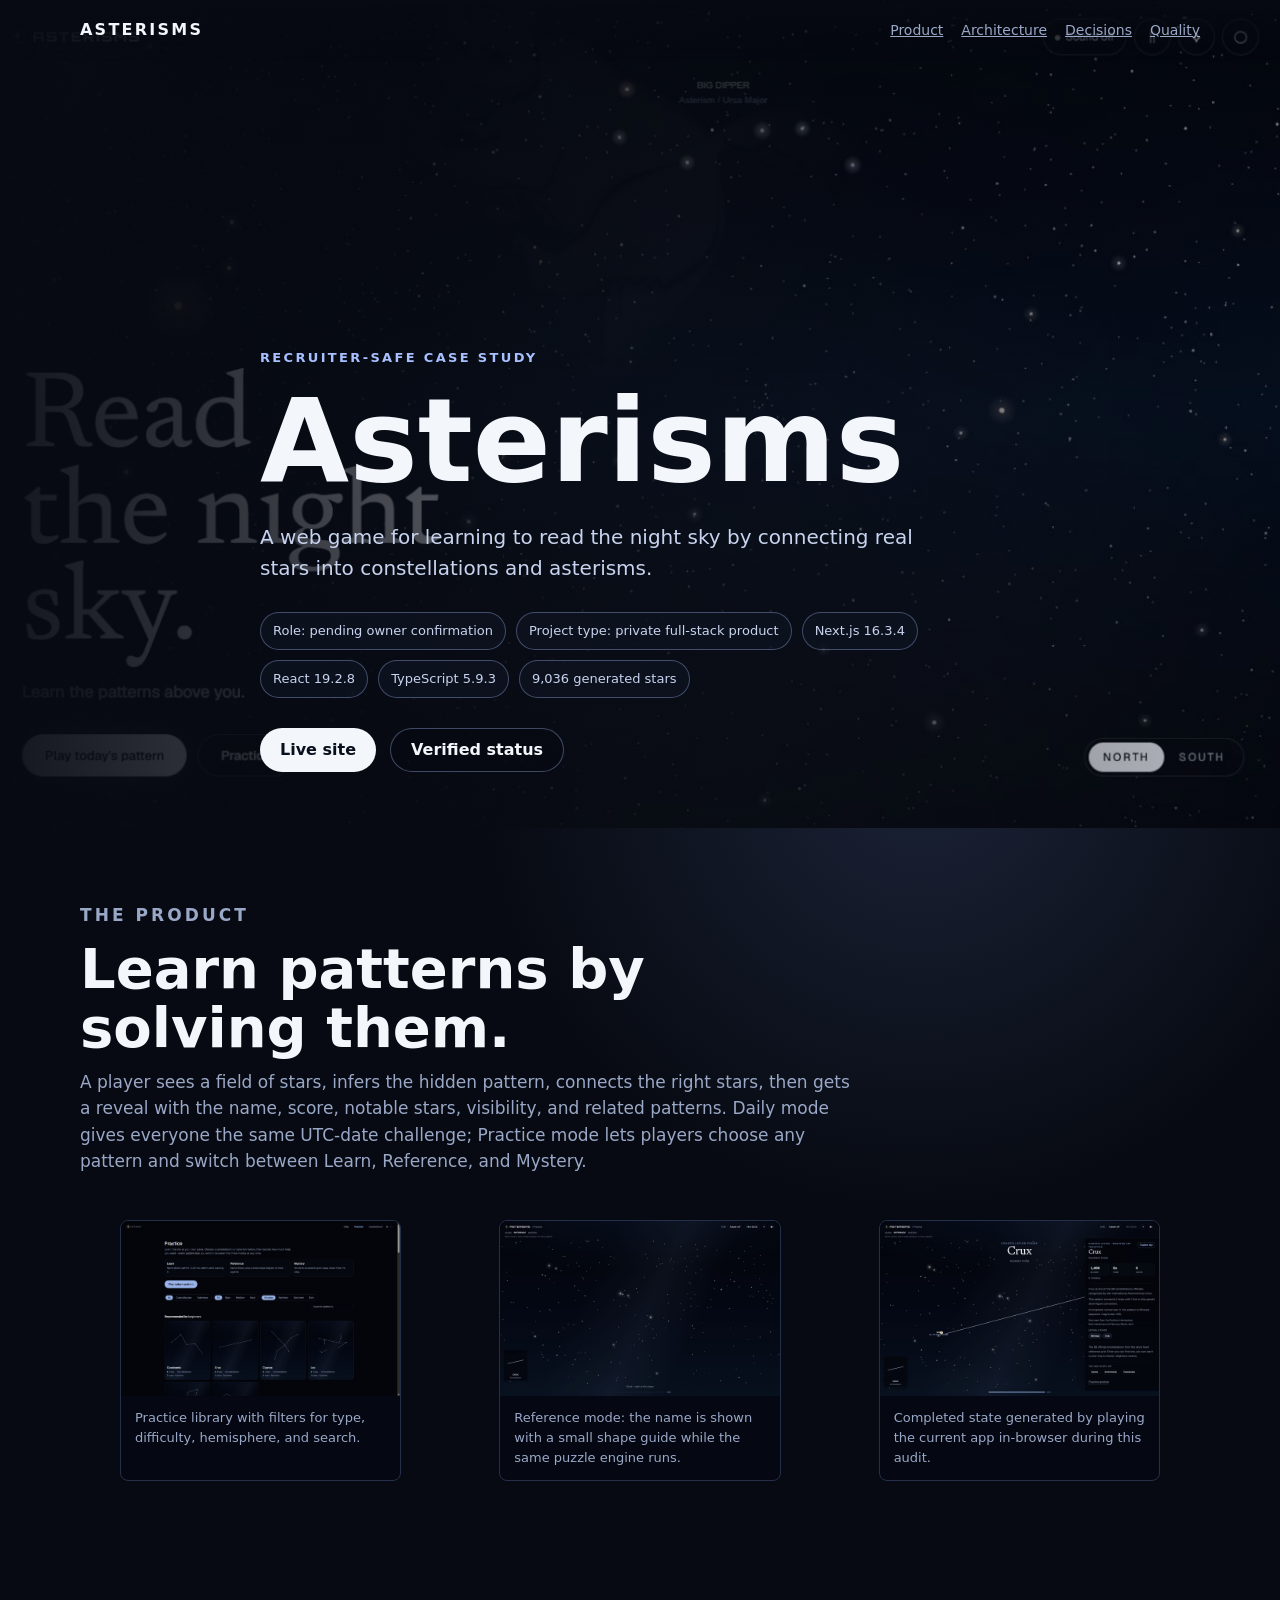
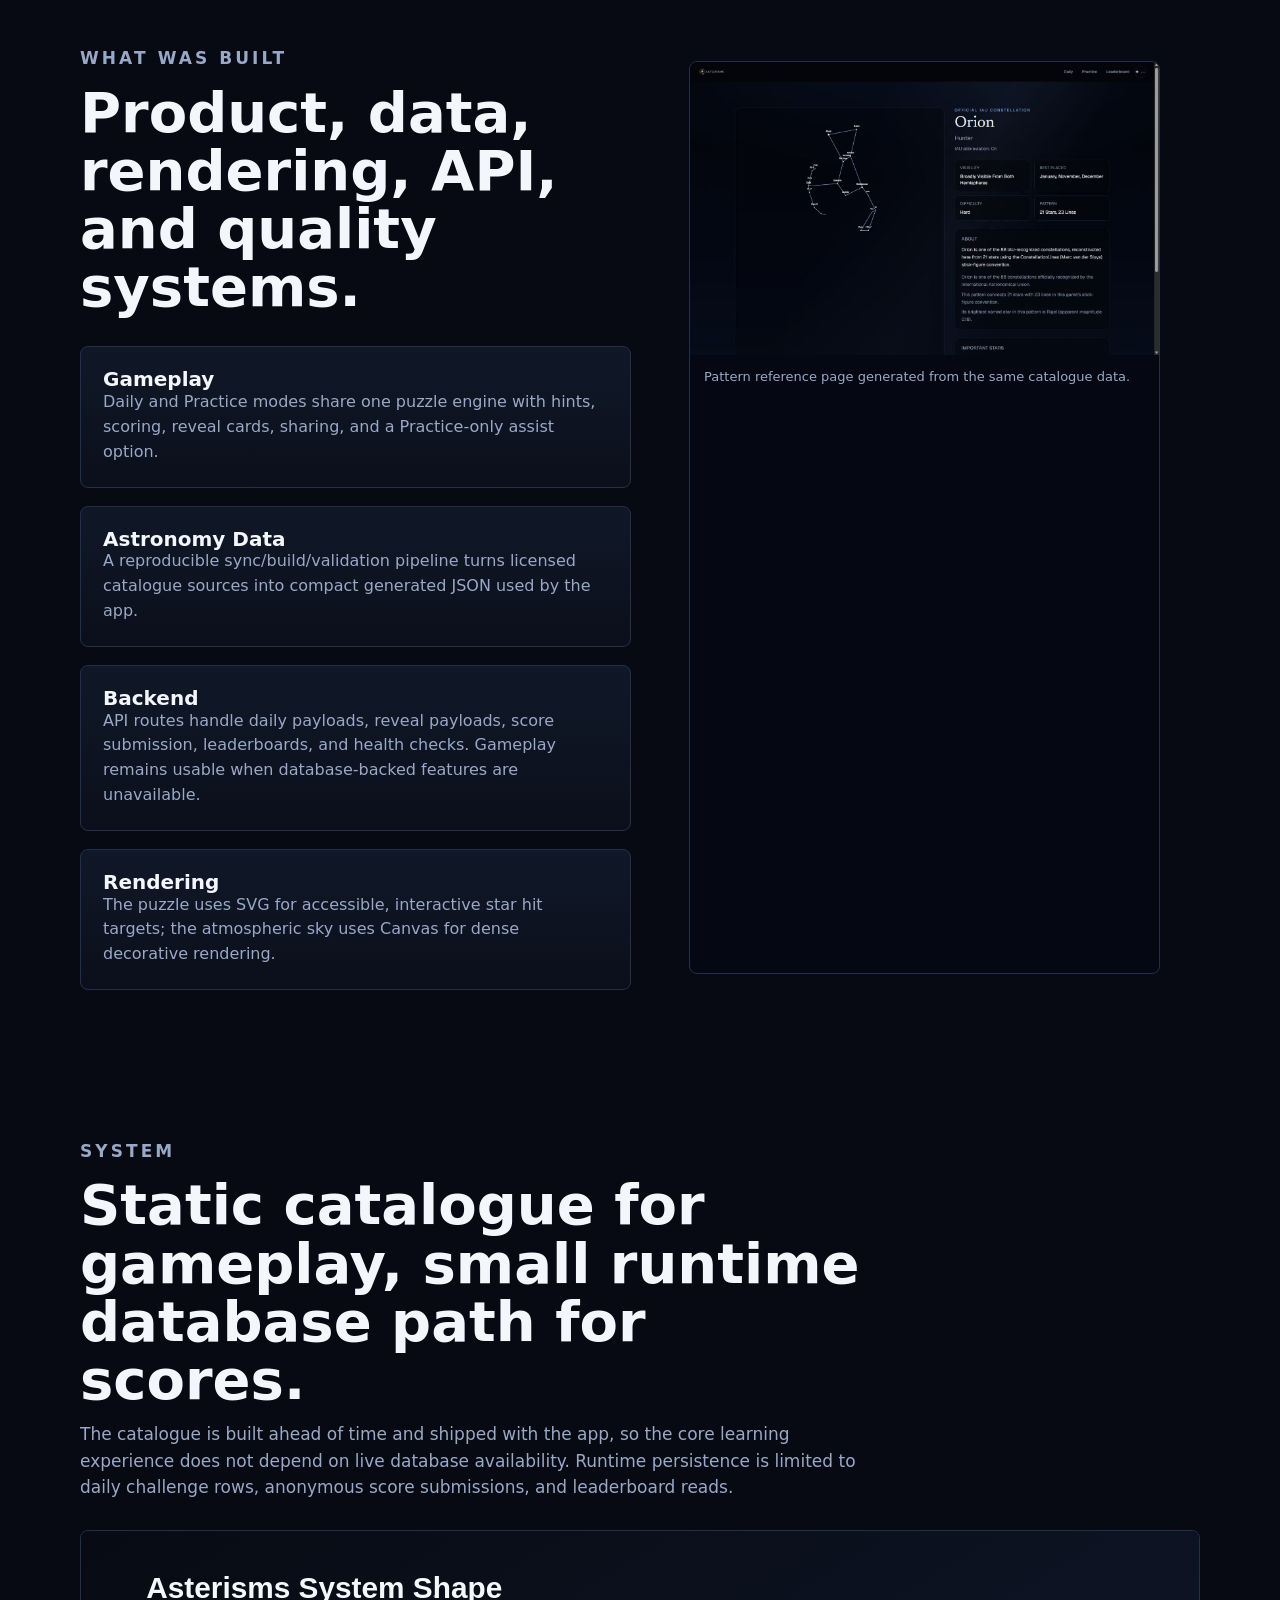
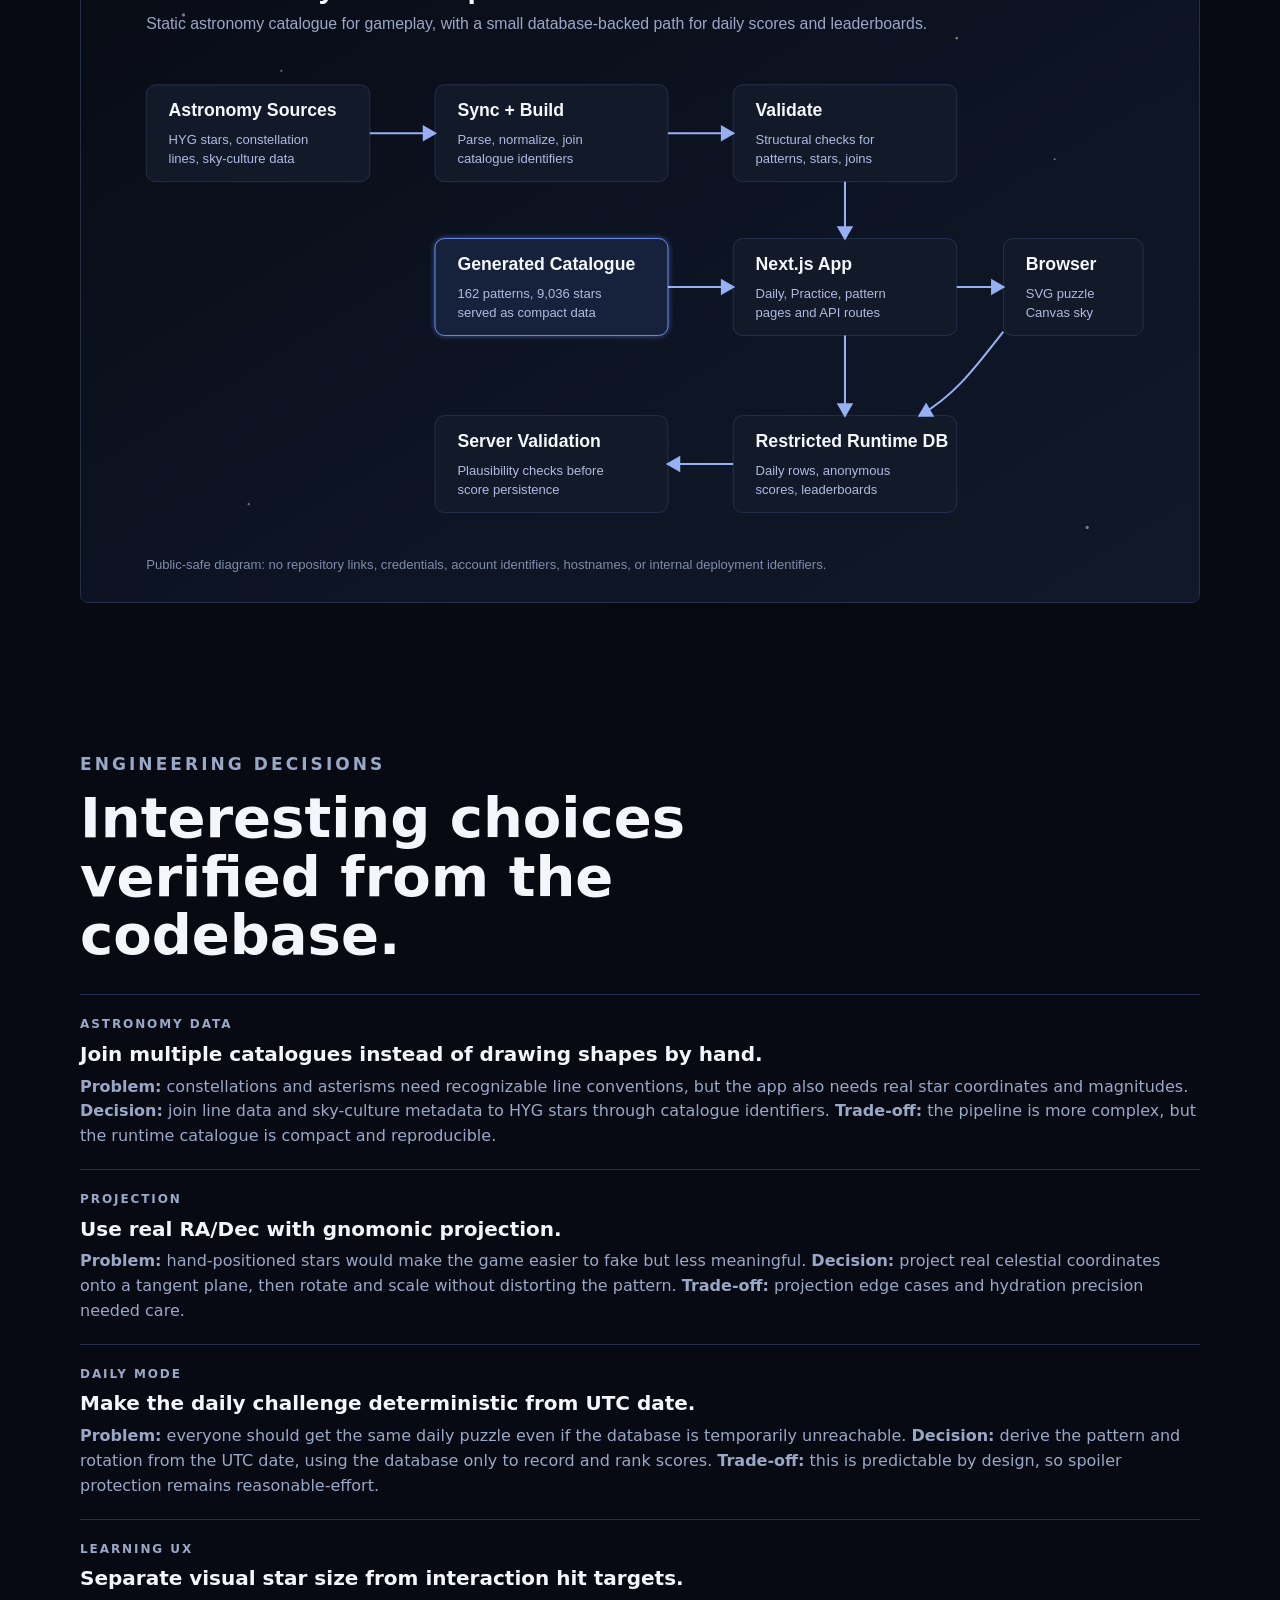
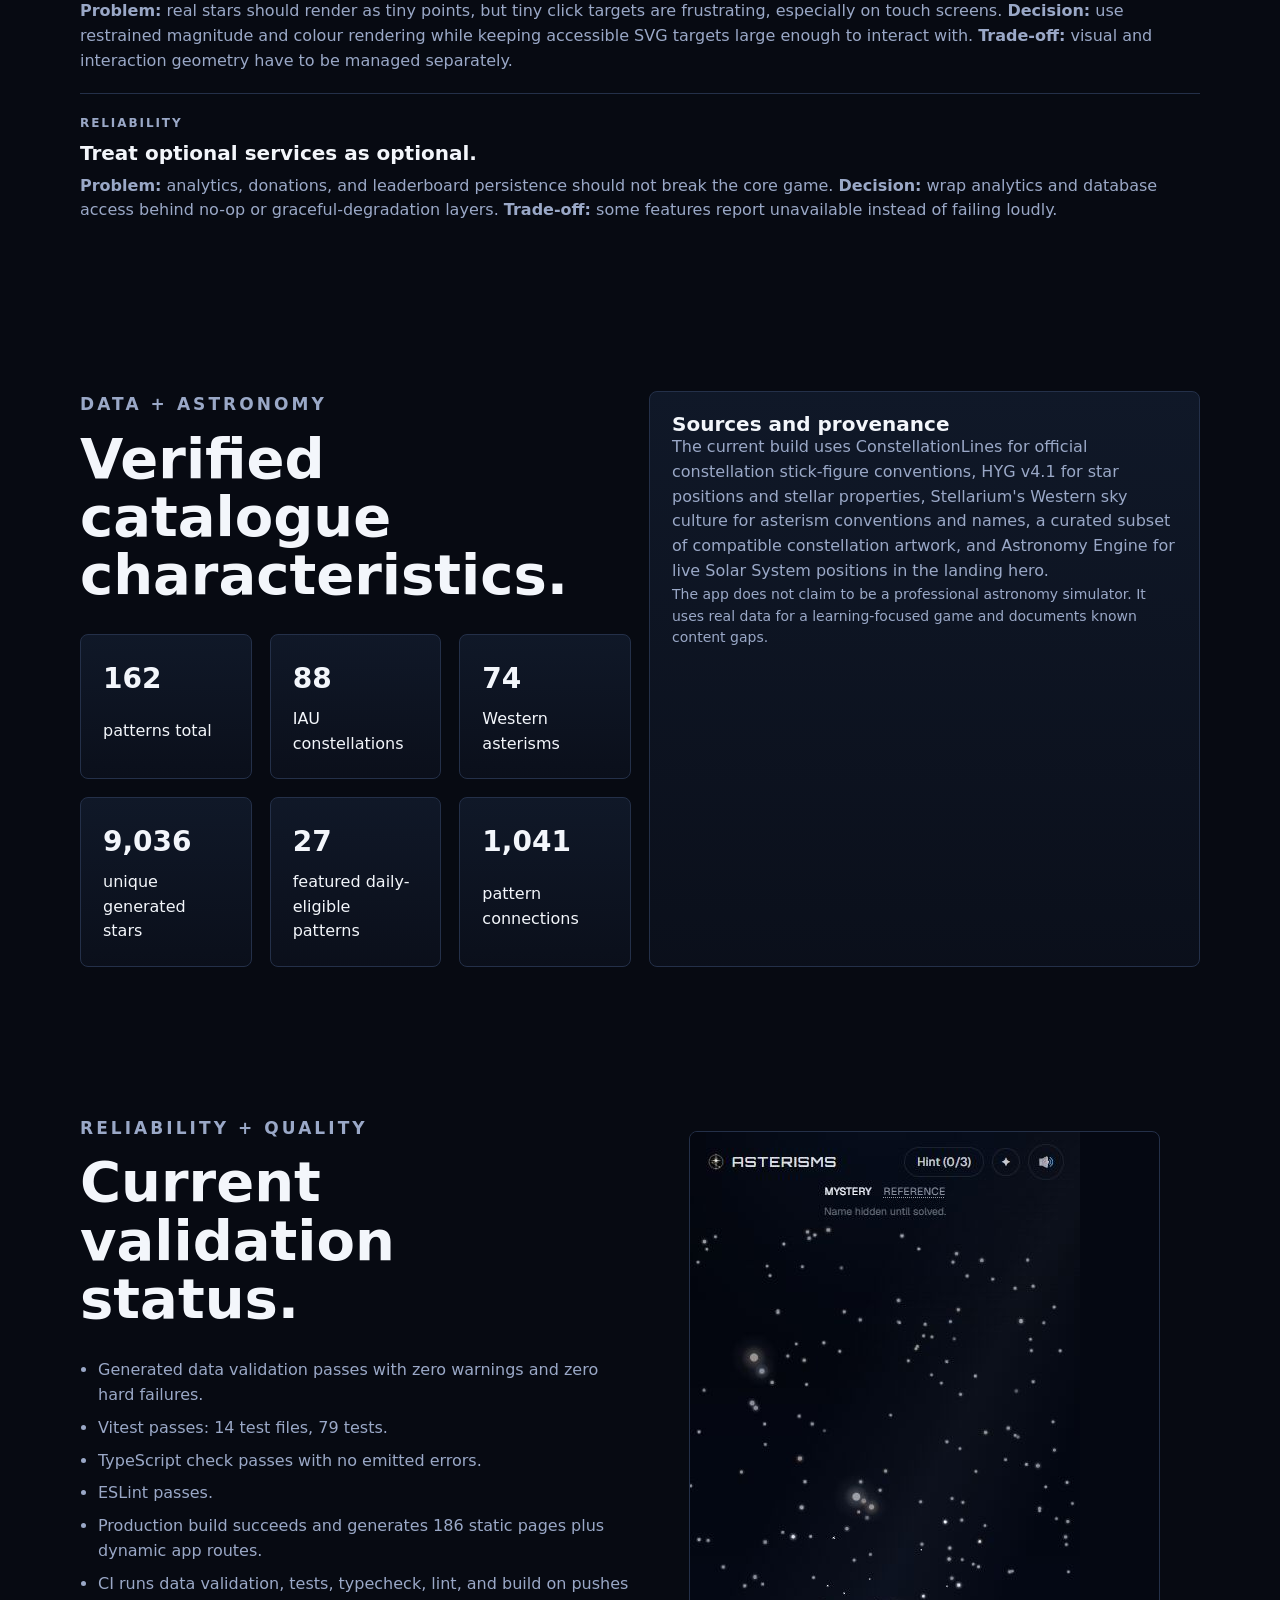
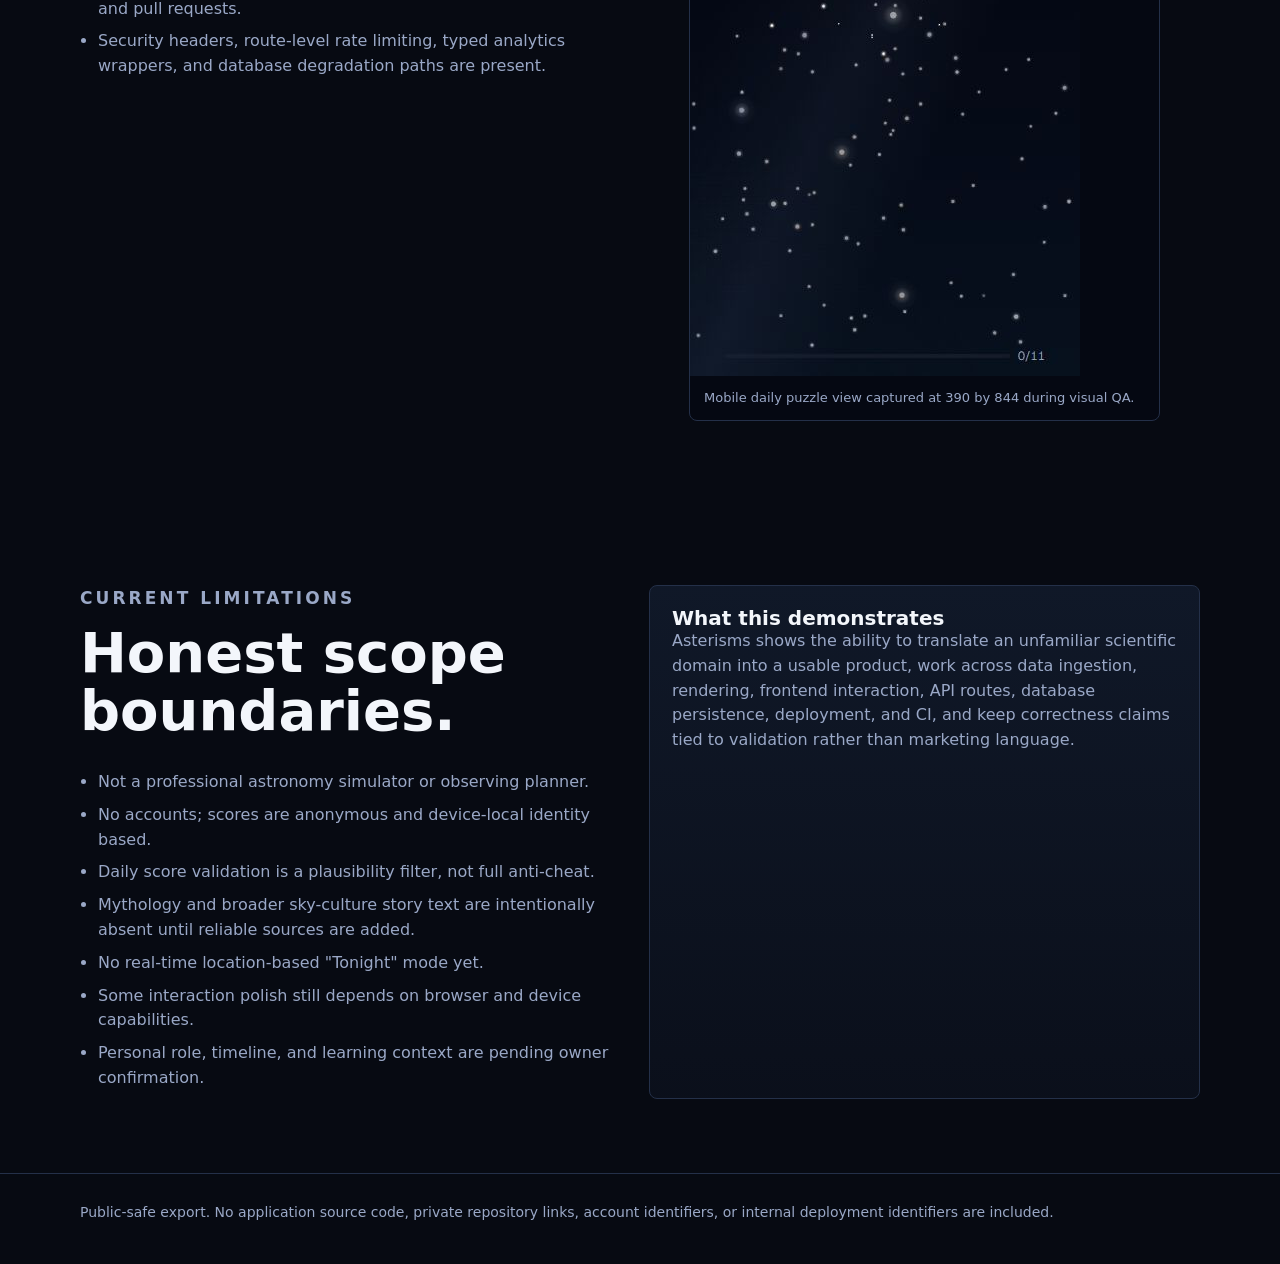
==== index.html @ 2c9c3fb5 "Add Asterisms recruiter-safe case study Standalone showcase for the private Asterisms project: what " ====
<!doctype html>
<html lang="en">
  <head>
    <meta charset="utf-8" />
    <meta name="viewport" content="width=device-width, initial-scale=1" />
    <title>Asterisms Case Study</title>
    <meta name="description" content="A public, recruiter-safe engineering case study for Asterisms." />
    <link rel="stylesheet" href="styles.css" />
  </head>
  <body>
    <header class="nav" aria-label="Case study navigation">
      <div class="wrap nav-inner">
        <div class="brand">Asterisms</div>
        <nav class="nav-links">
          <a href="#product">Product</a>
          <a href="#architecture">Architecture</a>
          <a href="#decisions">Decisions</a>
          <a href="#quality">Quality</a>
        </nav>
      </div>
    </header>

    <main>
      <section class="hero">
        <div class="wrap hero-copy">
          <p class="eyebrow">Recruiter-safe case study</p>
          <h1>Asterisms</h1>
          <p class="lead">A web game for learning to read the night sky by connecting real stars into constellations and asterisms.</p>
          <div class="hero-meta">
            <span class="pill">Role: pending owner confirmation</span>
            <span class="pill">Project type: private full-stack product</span>
            <span class="pill">Next.js 16.3.4</span>
            <span class="pill">React 19.2.8</span>
            <span class="pill">TypeScript 5.9.3</span>
            <span class="pill">9,036 generated stars</span>
          </div>
          <div class="cta-row">
            <a class="button" href="https://asterisms.space">Live site</a>
            <a class="button secondary" href="#quality">Verified status</a>
          </div>
        </div>
      </section>

      <section id="product">
        <div class="wrap">
          <div class="section-head">
            <p class="eyebrow">The Product</p>
            <h2>Learn patterns by solving them.</h2>
            <p>A player sees a field of stars, infers the hidden pattern, connects the right stars, then gets a reveal with the name, score, notable stars, visibility, and related patterns. Daily mode gives everyone the same UTC-date challenge; Practice mode lets players choose any pattern and switch between Learn, Reference, and Mystery.</p>
          </div>

          <div class="grid three">
            <figure class="shot">
              <img src="assets/screenshots/practice-library-1440.png" alt="Practice library with filters and constellation cards" />
              <figcaption>Practice library with filters for type, difficulty, hemisphere, and search.</figcaption>
            </figure>
            <figure class="shot">
              <img src="assets/screenshots/puzzle-reference-crux-1440.png" alt="Reference mode puzzle with real star field" />
              <figcaption>Reference mode: the name is shown with a small shape guide while the same puzzle engine runs.</figcaption>
            </figure>
            <figure class="shot">
              <img src="assets/screenshots/completed-crux-1440.png" alt="Completed puzzle reveal with score and astronomy details" />
              <figcaption>Completed state generated by playing the current app in-browser during this audit.</figcaption>
            </figure>
          </div>
        </div>
      </section>

      <section>
        <div class="wrap grid two">
          <div>
            <div class="section-head">
              <p class="eyebrow">What Was Built</p>
              <h2>Product, data, rendering, API, and quality systems.</h2>
            </div>
            <div class="grid">
              <div class="card"><h3>Gameplay</h3><p>Daily and Practice modes share one puzzle engine with hints, scoring, reveal cards, sharing, and a Practice-only assist option.</p></div>
              <div class="card"><h3>Astronomy Data</h3><p>A reproducible sync/build/validation pipeline turns licensed catalogue sources into compact generated JSON used by the app.</p></div>
              <div class="card"><h3>Backend</h3><p>API routes handle daily payloads, reveal payloads, score submission, leaderboards, and health checks. Gameplay remains usable when database-backed features are unavailable.</p></div>
              <div class="card"><h3>Rendering</h3><p>The puzzle uses SVG for accessible, interactive star hit targets; the atmospheric sky uses Canvas for dense decorative rendering.</p></div>
            </div>
          </div>
          <figure class="shot">
            <img src="assets/screenshots/star-info-orion-1440.png" alt="Orion reference page with a projected star diagram and pattern details" />
            <figcaption>Pattern reference page generated from the same catalogue data.</figcaption>
          </figure>
        </div>
      </section>

      <section id="architecture">
        <div class="wrap">
          <div class="section-head">
            <p class="eyebrow">System</p>
            <h2>Static catalogue for gameplay, small runtime database path for scores.</h2>
            <p>The catalogue is built ahead of time and shipped with the app, so the core learning experience does not depend on live database availability. Runtime persistence is limited to daily challenge rows, anonymous score submissions, and leaderboard reads.</p>
          </div>
          <img class="diagram" src="assets/diagrams/architecture.svg" alt="Asterisms architecture diagram" />
        </div>
      </section>

      <section id="decisions">
        <div class="wrap">
          <div class="section-head">
            <p class="eyebrow">Engineering Decisions</p>
            <h2>Interesting choices verified from the codebase.</h2>
          </div>

          <div class="decision">
            <p class="kicker">Astronomy data</p>
            <h3>Join multiple catalogues instead of drawing shapes by hand.</h3>
            <p><strong>Problem:</strong> constellations and asterisms need recognizable line conventions, but the app also needs real star coordinates and magnitudes. <strong>Decision:</strong> join line data and sky-culture metadata to HYG stars through catalogue identifiers. <strong>Trade-off:</strong> the pipeline is more complex, but the runtime catalogue is compact and reproducible.</p>
          </div>

          <div class="decision">
            <p class="kicker">Projection</p>
            <h3>Use real RA/Dec with gnomonic projection.</h3>
            <p><strong>Problem:</strong> hand-positioned stars would make the game easier to fake but less meaningful. <strong>Decision:</strong> project real celestial coordinates onto a tangent plane, then rotate and scale without distorting the pattern. <strong>Trade-off:</strong> projection edge cases and hydration precision needed care.</p>
          </div>

          <div class="decision">
            <p class="kicker">Daily mode</p>
            <h3>Make the daily challenge deterministic from UTC date.</h3>
            <p><strong>Problem:</strong> everyone should get the same daily puzzle even if the database is temporarily unreachable. <strong>Decision:</strong> derive the pattern and rotation from the UTC date, using the database only to record and rank scores. <strong>Trade-off:</strong> this is predictable by design, so spoiler protection remains reasonable-effort.</p>
          </div>

          <div class="decision">
            <p class="kicker">Learning UX</p>
            <h3>Separate visual star size from interaction hit targets.</h3>
            <p><strong>Problem:</strong> real stars should render as tiny points, but tiny click targets are frustrating, especially on touch screens. <strong>Decision:</strong> use restrained magnitude and colour rendering while keeping accessible SVG targets large enough to interact with. <strong>Trade-off:</strong> visual and interaction geometry have to be managed separately.</p>
          </div>

          <div class="decision">
            <p class="kicker">Reliability</p>
            <h3>Treat optional services as optional.</h3>
            <p><strong>Problem:</strong> analytics, donations, and leaderboard persistence should not break the core game. <strong>Decision:</strong> wrap analytics and database access behind no-op or graceful-degradation layers. <strong>Trade-off:</strong> some features report unavailable instead of failing loudly.</p>
          </div>
        </div>
      </section>

      <section>
        <div class="wrap grid two">
          <div>
            <div class="section-head">
              <p class="eyebrow">Data + Astronomy</p>
              <h2>Verified catalogue characteristics.</h2>
            </div>
            <div class="grid three">
              <div class="card stat"><strong>162</strong><span>patterns total</span></div>
              <div class="card stat"><strong>88</strong><span>IAU constellations</span></div>
              <div class="card stat"><strong>74</strong><span>Western asterisms</span></div>
              <div class="card stat"><strong>9,036</strong><span>unique generated stars</span></div>
              <div class="card stat"><strong>27</strong><span>featured daily-eligible patterns</span></div>
              <div class="card stat"><strong>1,041</strong><span>pattern connections</span></div>
            </div>
          </div>
          <div class="card">
            <h3>Sources and provenance</h3>
            <p>The current build uses ConstellationLines for official constellation stick-figure conventions, HYG v4.1 for star positions and stellar properties, Stellarium's Western sky culture for asterism conventions and names, a curated subset of compatible constellation artwork, and Astronomy Engine for live Solar System positions in the landing hero.</p>
            <p class="note">The app does not claim to be a professional astronomy simulator. It uses real data for a learning-focused game and documents known content gaps.</p>
          </div>
        </div>
      </section>

      <section id="quality">
        <div class="wrap grid two">
          <div>
            <div class="section-head">
              <p class="eyebrow">Reliability + Quality</p>
              <h2>Current validation status.</h2>
            </div>
            <ul class="quality">
              <li>Generated data validation passes with zero warnings and zero hard failures.</li>
              <li>Vitest passes: 14 test files, 79 tests.</li>
              <li>TypeScript check passes with no emitted errors.</li>
              <li>ESLint passes.</li>
              <li>Production build succeeds and generates 186 static pages plus dynamic app routes.</li>
              <li>CI runs data validation, tests, typecheck, lint, and build on pushes and pull requests.</li>
              <li>Security headers, route-level rate limiting, typed analytics wrappers, and database degradation paths are present.</li>
            </ul>
          </div>
          <figure class="shot">
            <img src="assets/screenshots/mobile-daily-clean-390.png" alt="Mobile daily puzzle view" />
            <figcaption>Mobile daily puzzle view captured at 390 by 844 during visual QA.</figcaption>
          </figure>
        </div>
      </section>

      <section>
        <div class="wrap grid two">
          <div>
            <div class="section-head">
              <p class="eyebrow">Current Limitations</p>
              <h2>Honest scope boundaries.</h2>
            </div>
            <ul class="limits">
              <li>Not a professional astronomy simulator or observing planner.</li>
              <li>No accounts; scores are anonymous and device-local identity based.</li>
              <li>Daily score validation is a plausibility filter, not full anti-cheat.</li>
              <li>Mythology and broader sky-culture story text are intentionally absent until reliable sources are added.</li>
              <li>No real-time location-based "Tonight" mode yet.</li>
              <li>Some interaction polish still depends on browser and device capabilities.</li>
              <li>Personal role, timeline, and learning context are pending owner confirmation.</li>
            </ul>
          </div>
          <div class="card">
            <h3>What this demonstrates</h3>
            <p>Asterisms shows the ability to translate an unfamiliar scientific domain into a usable product, work across data ingestion, rendering, frontend interaction, API routes, database persistence, deployment, and CI, and keep correctness claims tied to validation rather than marketing language.</p>
          </div>
        </div>
      </section>
    </main>

    <footer class="footer">
      <div class="wrap">Public-safe export. No application source code, private repository links, account identifiers, or internal deployment identifiers are included.</div>
    </footer>
  </body>
</html>
---- styles.css ----
:root {
  color-scheme: dark;
  --bg: #070a12;
  --surface: #0e1422;
  --surface-2: #111a2b;
  --line: #243049;
  --text: #f3f6fb;
  --muted: #9aa8c7;
  --soft: #c8d4ef;
  --blue: #a8c0ff;
  --warm: #fff0bc;
  --ok: #9ee6c8;
}

* {
  box-sizing: border-box;
}

html {
  scroll-behavior: smooth;
}

body {
  margin: 0;
  background: radial-gradient(circle at 72% 10%, rgba(116, 145, 217, 0.18), transparent 28rem), var(--bg);
  color: var(--text);
  font-family: Inter, ui-sans-serif, system-ui, -apple-system, BlinkMacSystemFont, "Segoe UI", sans-serif;
  line-height: 1.55;
}

img {
  display: block;
  max-width: 100%;
}

a {
  color: inherit;
}

.wrap {
  width: min(1120px, calc(100% - 40px));
  margin: 0 auto;
}

.hero {
  min-height: 92vh;
  display: grid;
  align-items: end;
  padding: 32px 0 56px;
  background:
    linear-gradient(90deg, rgba(7, 10, 18, 0.95) 0%, rgba(7, 10, 18, 0.65) 42%, rgba(7, 10, 18, 0.25) 100%),
    url("assets/screenshots/landing-1440.png") center / cover no-repeat;
}

.nav {
  position: fixed;
  inset: 0 0 auto;
  z-index: 5;
  padding: 18px 0;
  background: linear-gradient(180deg, rgba(7, 10, 18, 0.88), rgba(7, 10, 18, 0));
}

.nav-inner {
  display: flex;
  align-items: center;
  justify-content: space-between;
  gap: 24px;
}

.brand {
  display: flex;
  align-items: center;
  gap: 12px;
  font-weight: 800;
  letter-spacing: 0.14em;
  text-transform: uppercase;
}

.nav-links {
  display: flex;
  gap: 18px;
  color: var(--muted);
  font-size: 14px;
}

.hero-copy {
  max-width: 760px;
}

.eyebrow {
  color: var(--blue);
  font-size: 13px;
  font-weight: 700;
  letter-spacing: 0.18em;
  text-transform: uppercase;
}

h1,
h2,
h3 {
  margin: 0;
  line-height: 1.04;
}

h1 {
  margin-top: 14px;
  font-size: clamp(56px, 9vw, 120px);
  letter-spacing: 0;
}

h2 {
  font-size: clamp(32px, 5vw, 56px);
}

h3 {
  font-size: 20px;
}

p {
  margin: 0;
}

.lead {
  margin-top: 20px;
  max-width: 690px;
  color: var(--soft);
  font-size: 20px;
}

.hero-meta {
  display: flex;
  flex-wrap: wrap;
  gap: 10px;
  margin-top: 28px;
}

.pill {
  border: 1px solid rgba(168, 192, 255, 0.34);
  border-radius: 999px;
  padding: 8px 12px;
  background: rgba(14, 20, 34, 0.72);
  color: var(--soft);
  font-size: 13px;
}

.cta-row {
  display: flex;
  flex-wrap: wrap;
  gap: 14px;
  margin-top: 30px;
}

.button {
  min-height: 44px;
  display: inline-flex;
  align-items: center;
  justify-content: center;
  border-radius: 999px;
  padding: 0 20px;
  background: var(--text);
  color: #08101d;
  font-weight: 750;
  text-decoration: none;
}

.button.secondary {
  border: 1px solid rgba(168, 192, 255, 0.35);
  background: rgba(7, 10, 18, 0.55);
  color: var(--text);
}

section {
  padding: 74px 0;
}

.section-head {
  display: grid;
  gap: 12px;
  max-width: 780px;
  margin-bottom: 30px;
}

.section-head p {
  color: var(--muted);
  font-size: 17px;
}

.grid {
  display: grid;
  gap: 18px;
}

.two {
  grid-template-columns: repeat(2, minmax(0, 1fr));
}

.three {
  grid-template-columns: repeat(3, minmax(0, 1fr));
}

.card {
  border: 1px solid var(--line);
  border-radius: 8px;
  background: linear-gradient(180deg, rgba(17, 26, 43, 0.88), rgba(11, 16, 28, 0.88));
  padding: 22px;
}

.card p,
.decision p,
.limits li,
.quality li {
  color: var(--muted);
}

.stat {
  display: grid;
  gap: 6px;
}

.stat strong {
  color: var(--text);
  font-size: 28px;
}

.shot {
  overflow: hidden;
  border: 1px solid var(--line);
  border-radius: 8px;
  background: #050812;
}

.shot figcaption {
  padding: 12px 14px;
  color: var(--muted);
  font-size: 13px;
}

.diagram {
  border: 1px solid var(--line);
  border-radius: 8px;
  background: #070a12;
}

.decision {
  display: grid;
  gap: 10px;
  border-top: 1px solid var(--line);
  padding: 20px 0;
}

.decision:first-child {
  border-top: 0;
}

.kicker {
  color: var(--blue);
  font-size: 12px;
  font-weight: 800;
  letter-spacing: 0.16em;
  text-transform: uppercase;
}

.stack {
  display: grid;
  grid-template-columns: 180px 1fr;
  gap: 12px 24px;
  border-top: 1px solid var(--line);
  padding-top: 18px;
}

.stack dt {
  color: var(--blue);
  font-weight: 800;
}

.stack dd {
  margin: 0;
  color: var(--soft);
}

.quality,
.limits {
  margin: 0;
  padding-left: 18px;
}

.quality li,
.limits li {
  margin: 8px 0;
}

.note {
  color: var(--muted);
  font-size: 14px;
}

.footer {
  border-top: 1px solid var(--line);
  padding: 28px 0 40px;
  color: var(--muted);
  font-size: 14px;
}

@media (max-width: 760px) {
  .wrap {
    width: min(100% - 28px, 1120px);
  }

  .nav-links {
    display: none;
  }

  .hero {
    min-height: 86vh;
    padding-bottom: 38px;
    background-position: center;
  }

  .lead {
    font-size: 17px;
  }

  section {
    padding: 52px 0;
  }

  .two,
  .three {
    grid-template-columns: 1fr;
  }

  .stack {
    grid-template-columns: 1fr;
  }
}
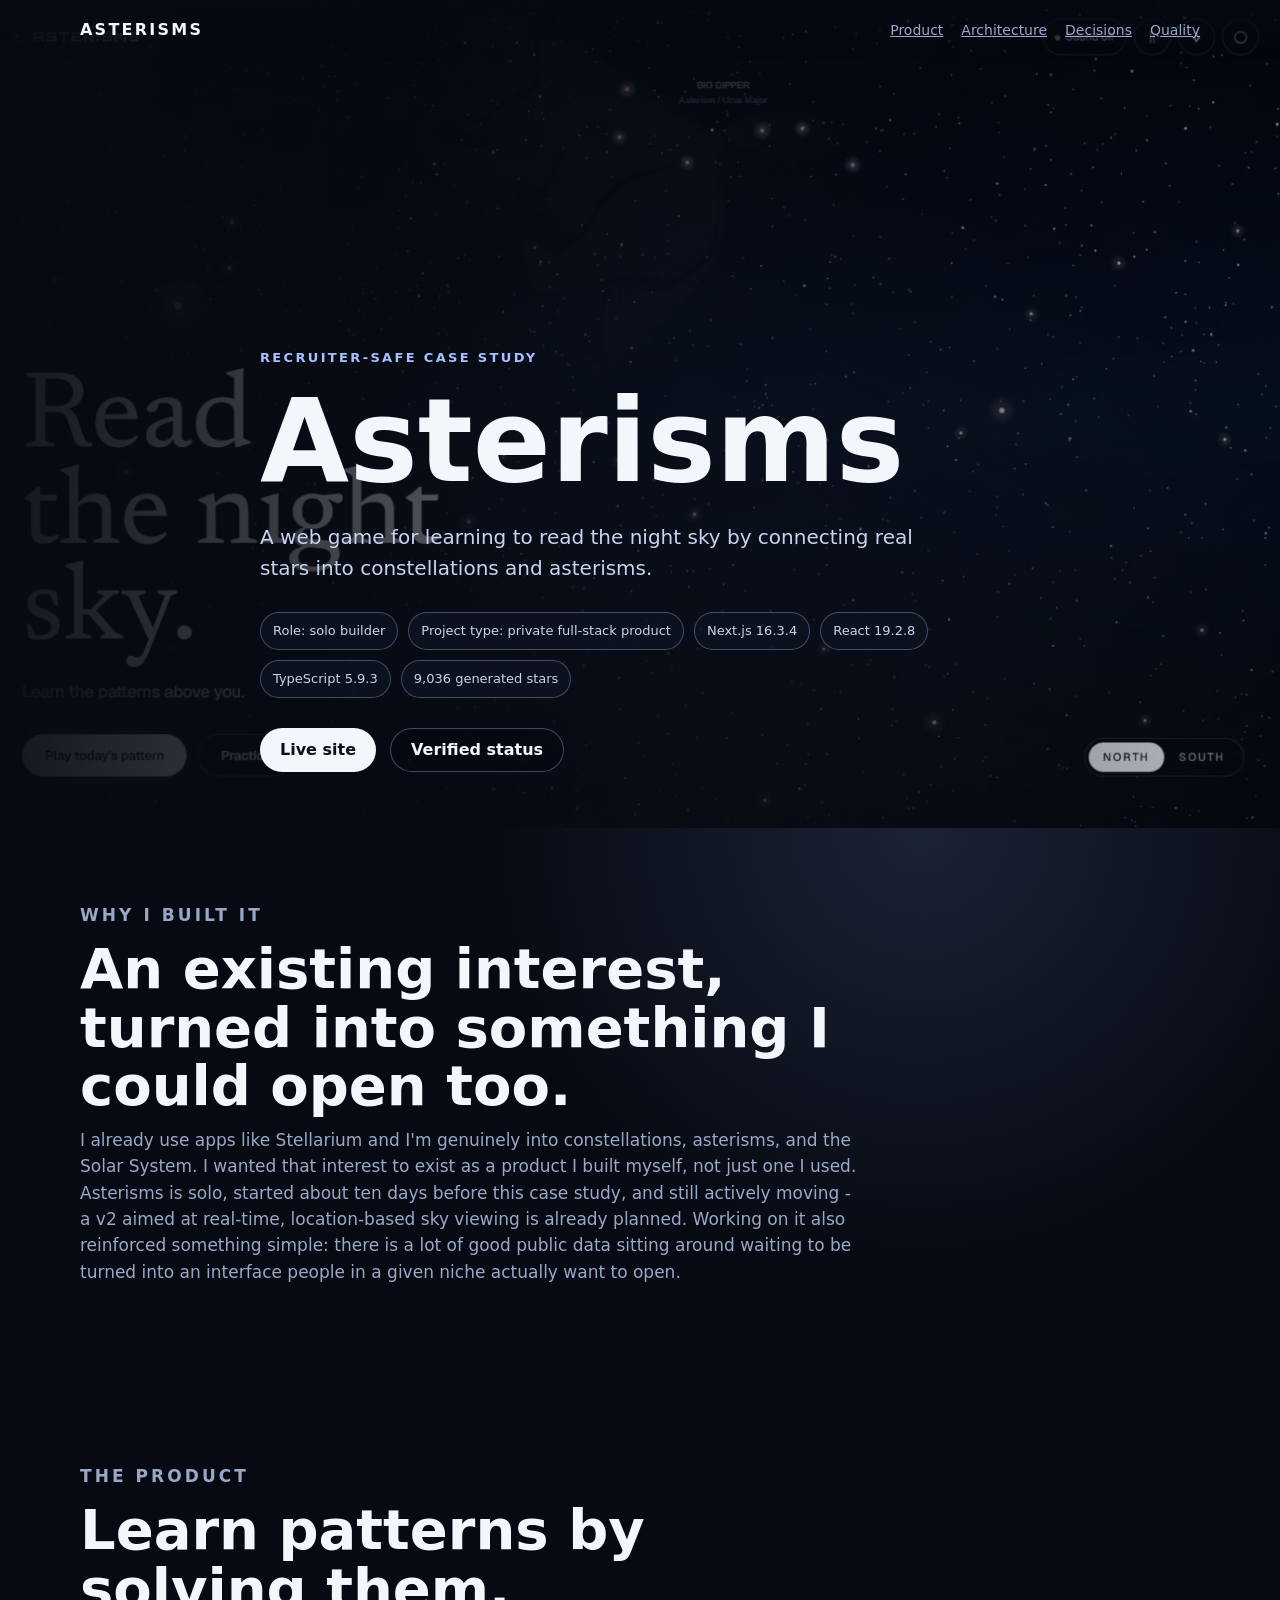
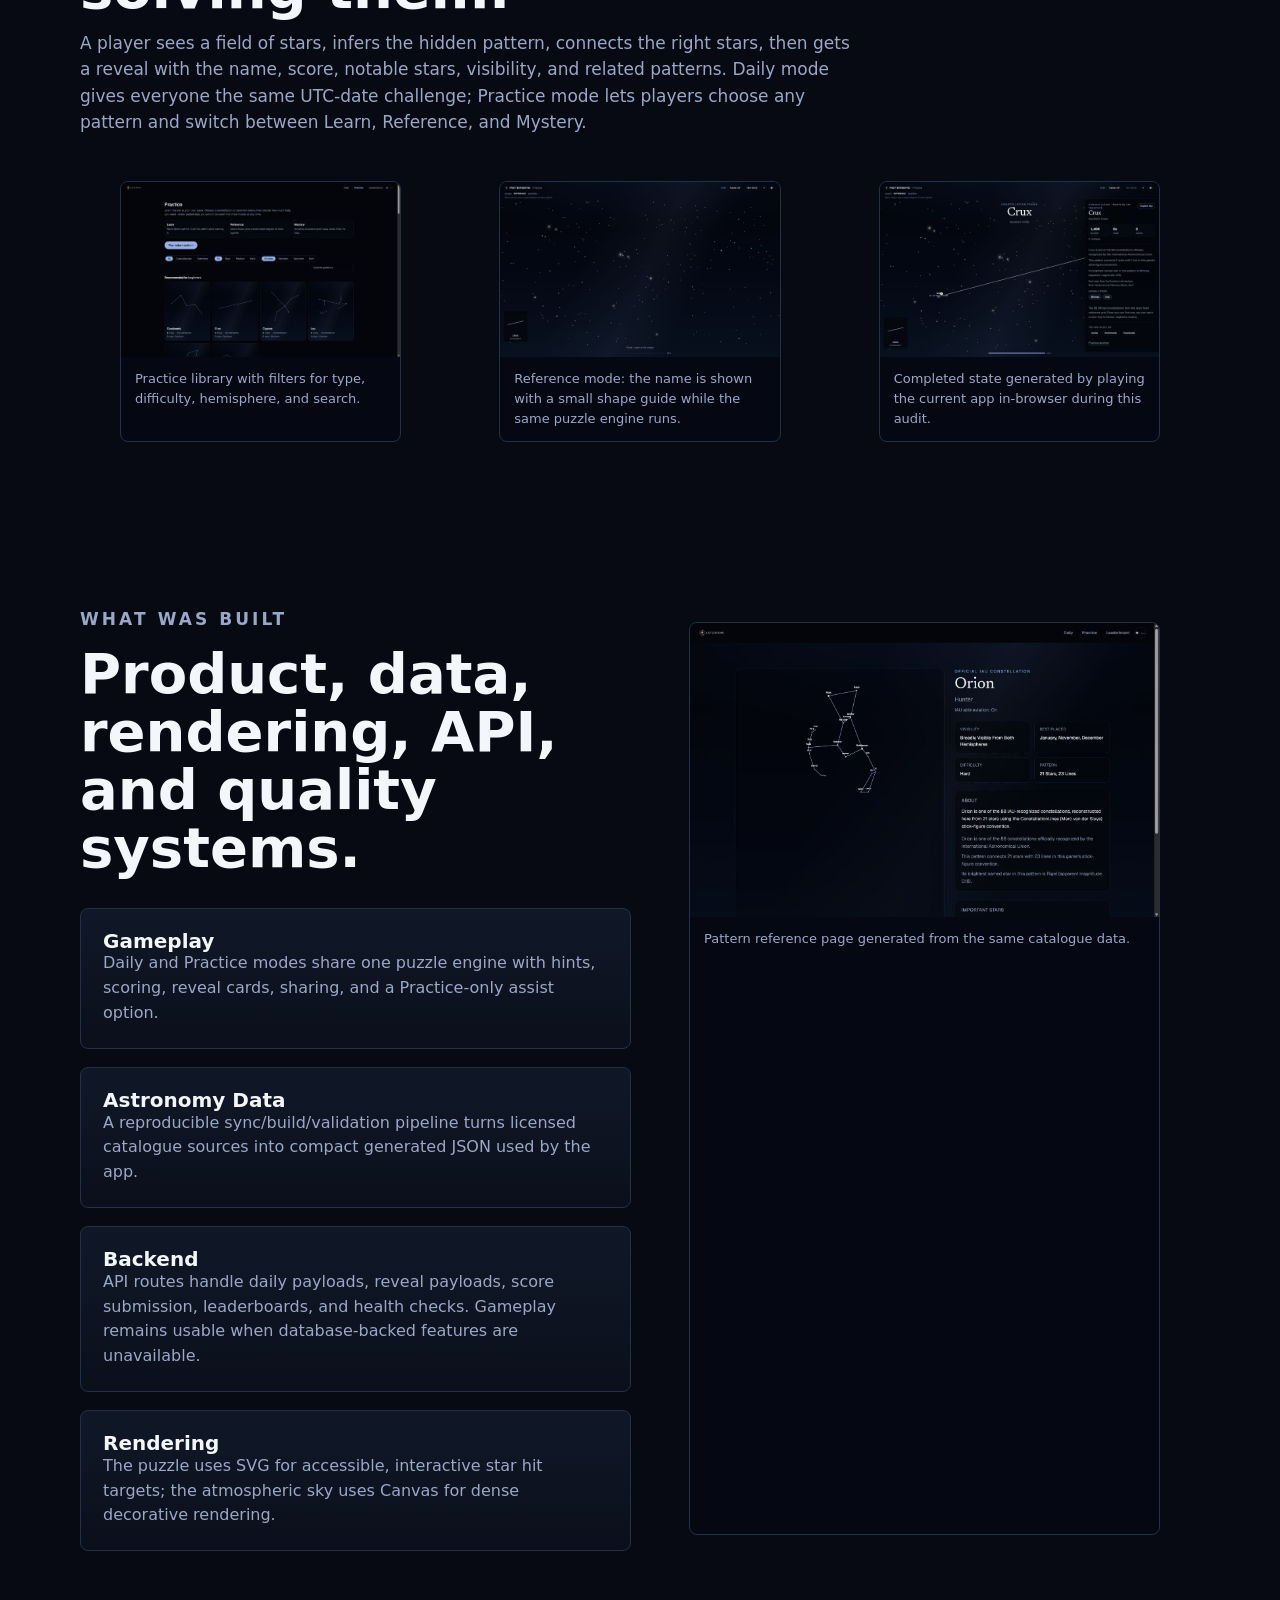
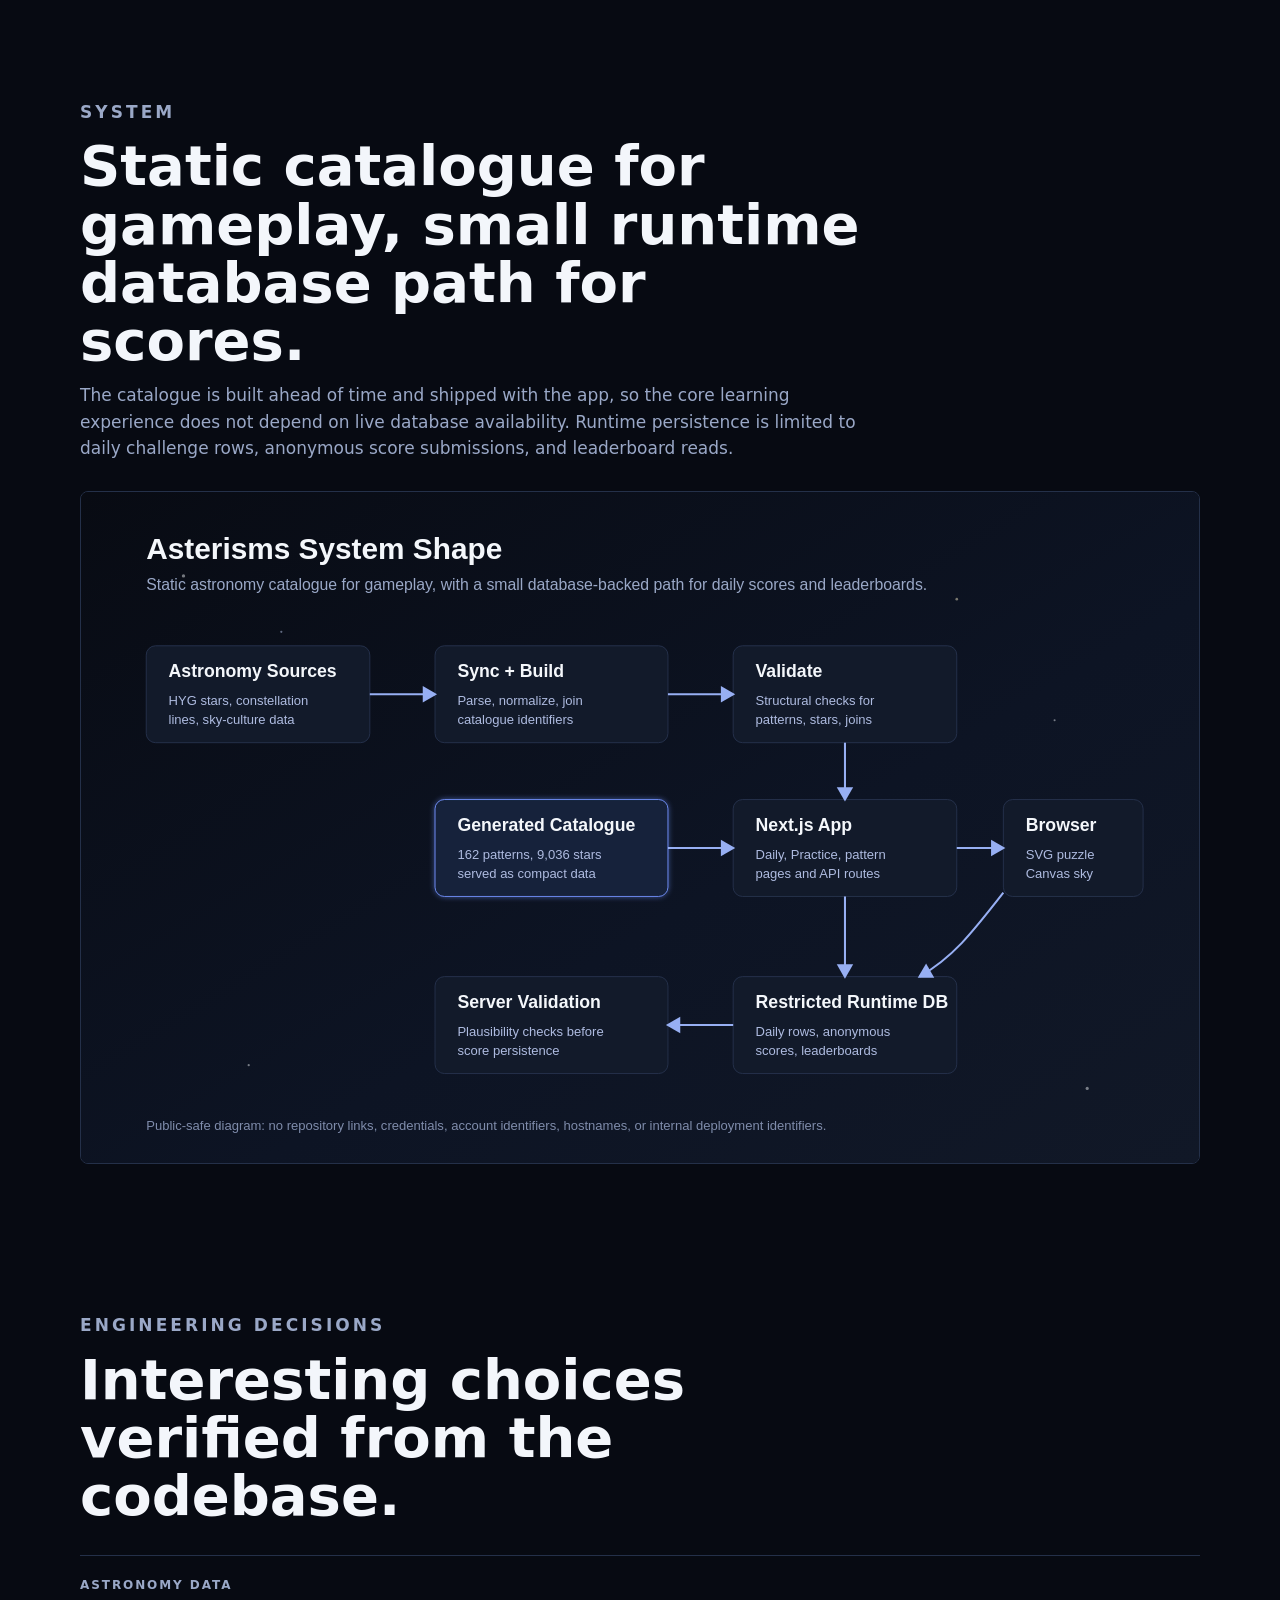
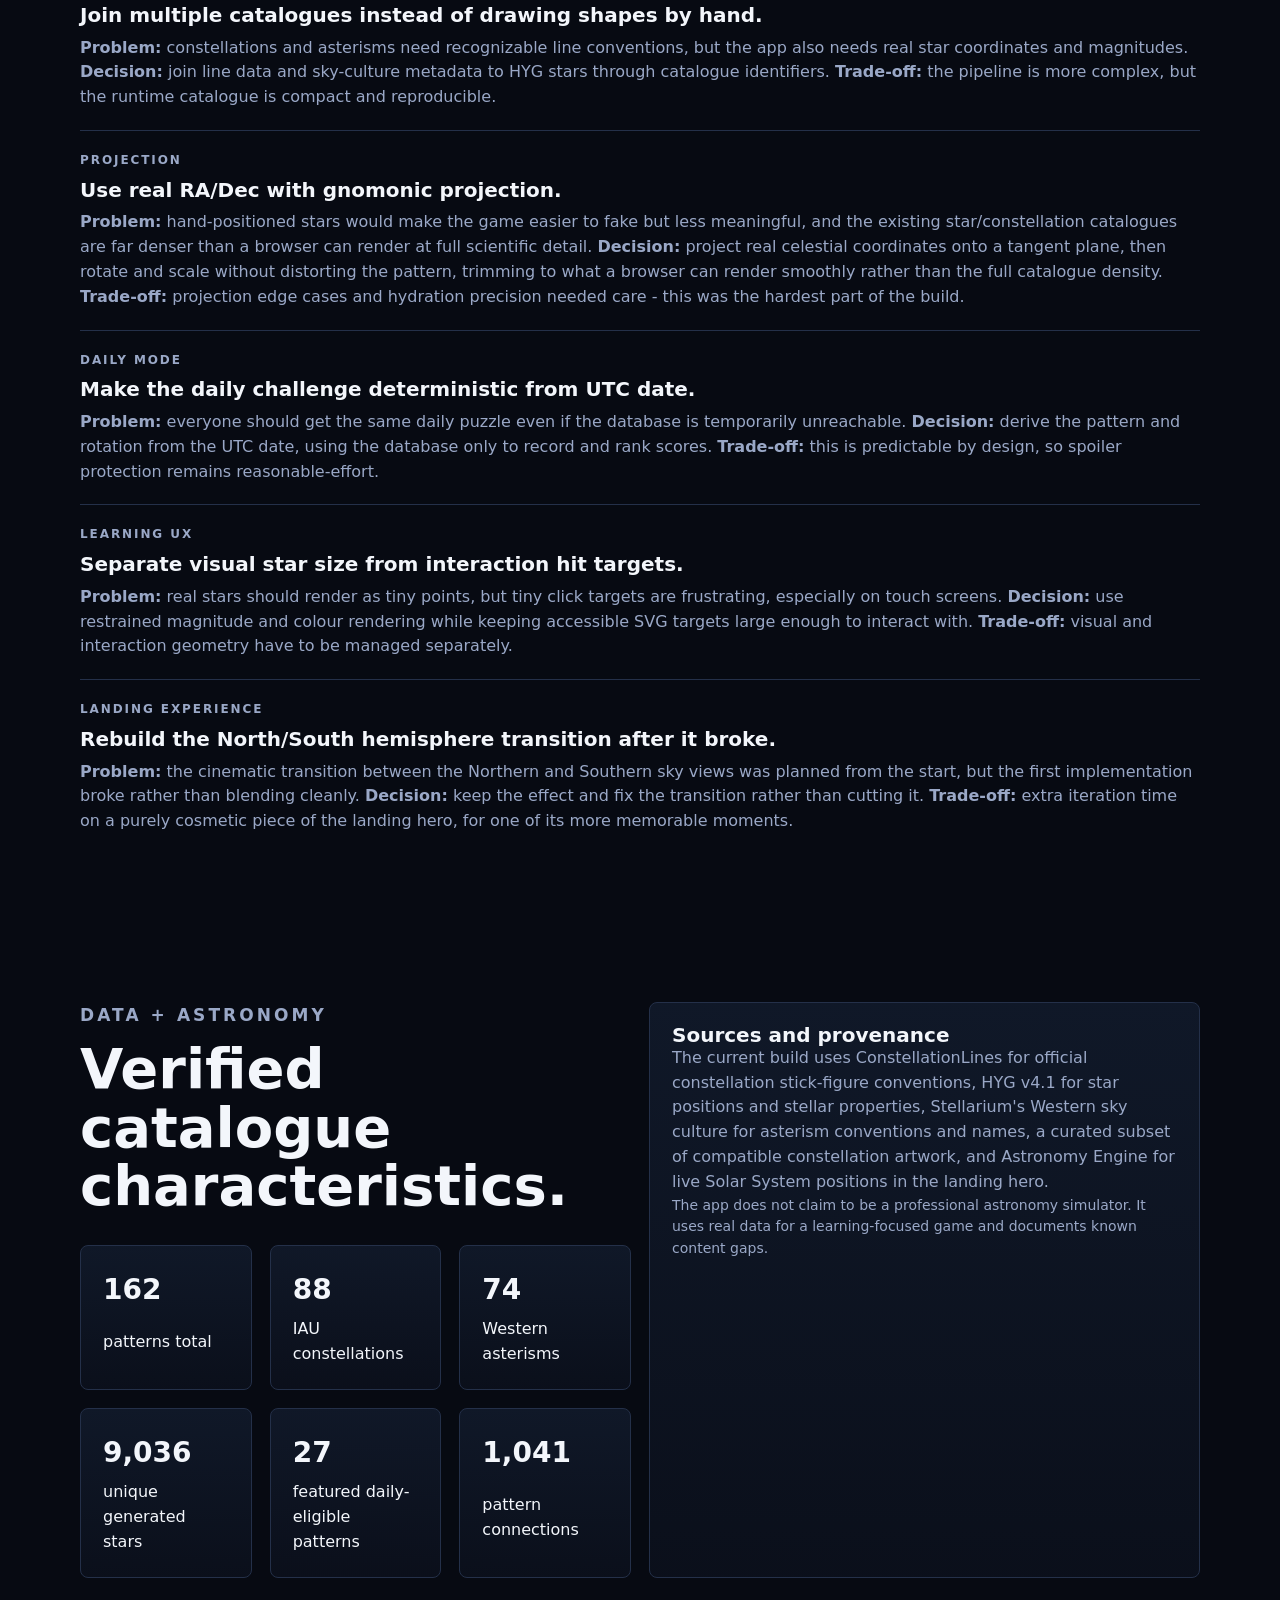
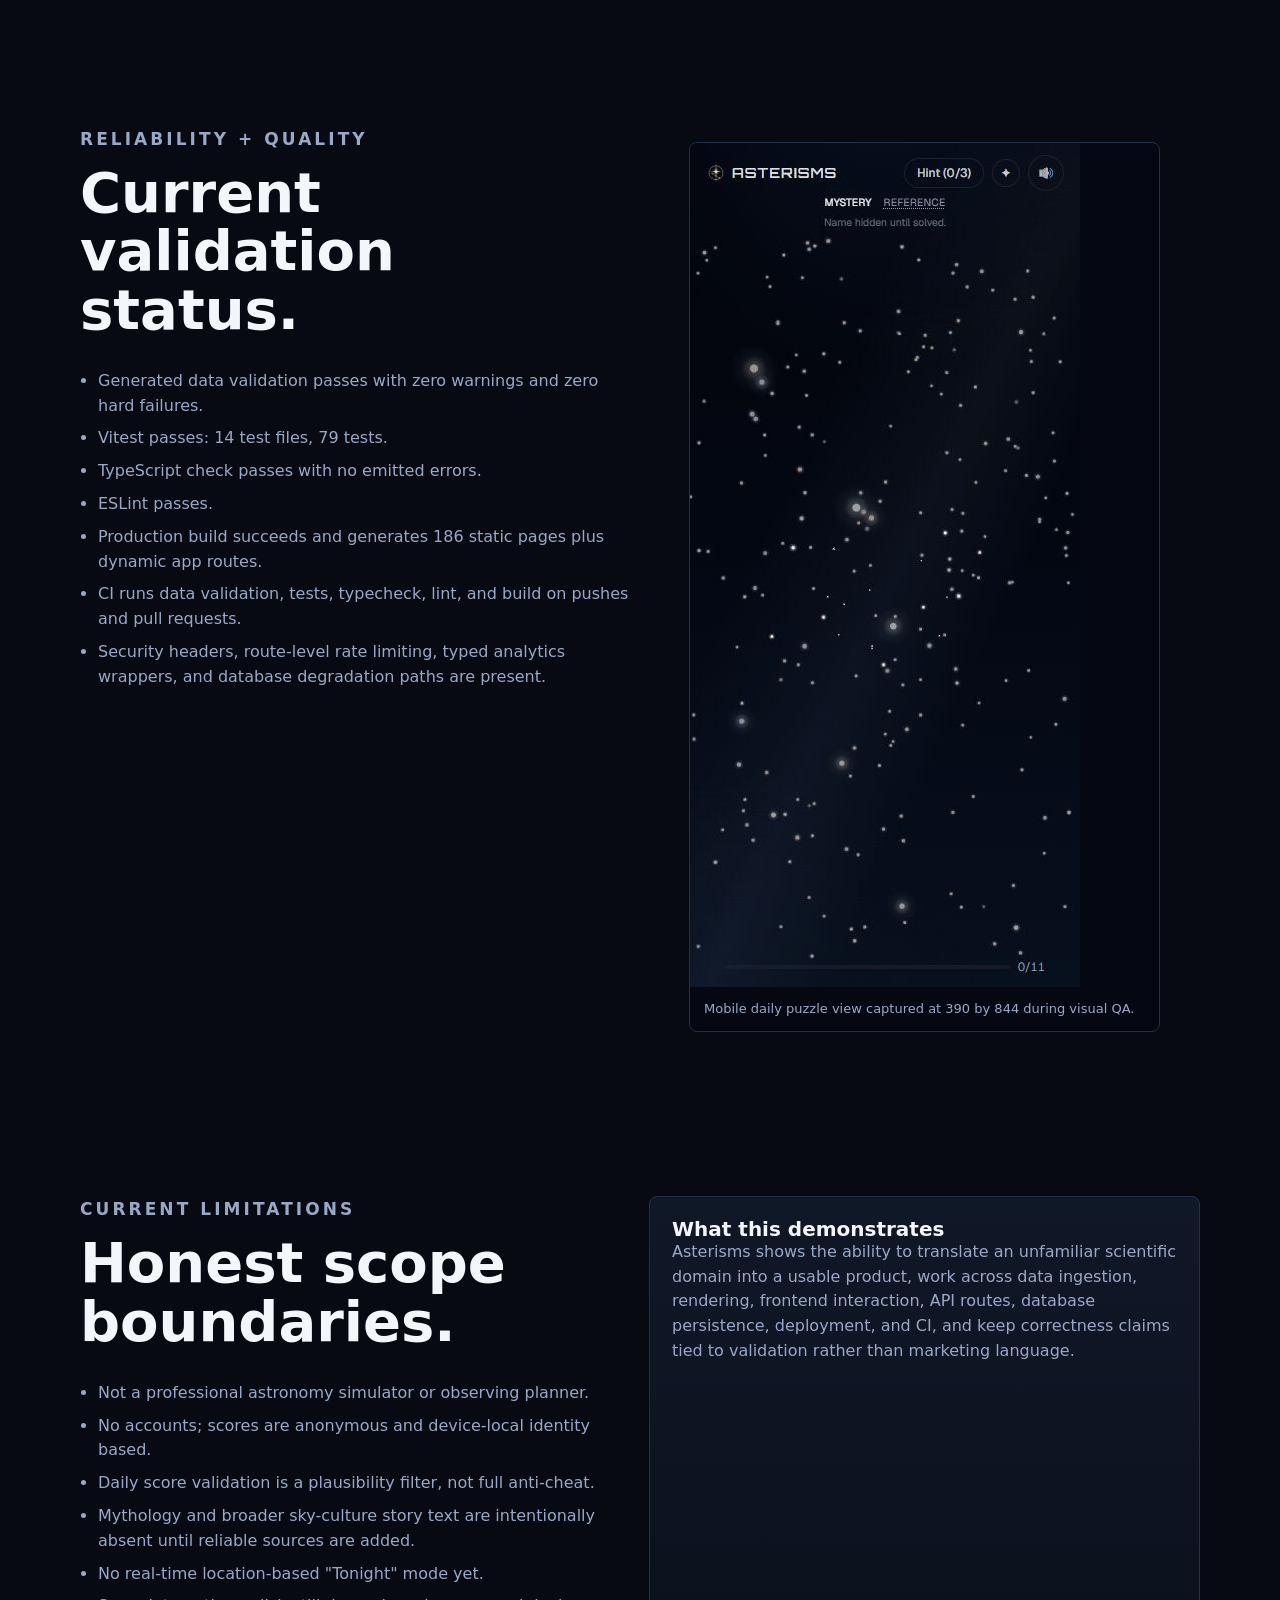
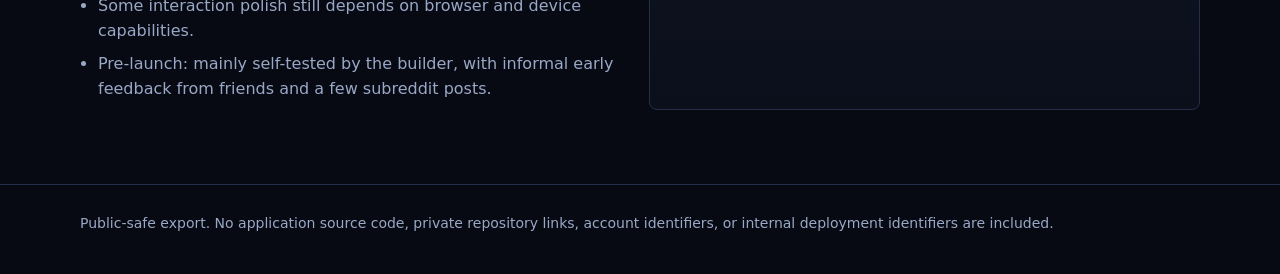
==== commit 72d3bc2c: "Fold in owner-confirmed context Resolve the pending role/timeline/usage placeholders with direct ans" ====
--- a/index.html
+++ b/index.html
@@ -27,7 +27,7 @@
           <h1>Asterisms</h1>
           <p class="lead">A web game for learning to read the night sky by connecting real stars into constellations and asterisms.</p>
           <div class="hero-meta">
-            <span class="pill">Role: pending owner confirmation</span>
+            <span class="pill">Role: solo builder</span>
             <span class="pill">Project type: private full-stack product</span>
             <span class="pill">Next.js 16.3.4</span>
             <span class="pill">React 19.2.8</span>
@@ -37,6 +37,16 @@
           <div class="cta-row">
             <a class="button" href="https://asterisms.space">Live site</a>
             <a class="button secondary" href="#quality">Verified status</a>
+          </div>
+        </div>
+      </section>
+
+      <section id="why">
+        <div class="wrap">
+          <div class="section-head">
+            <p class="eyebrow">Why I Built It</p>
+            <h2>An existing interest, turned into something I could open too.</h2>
+            <p>I already use apps like Stellarium and I'm genuinely into constellations, asterisms, and the Solar System. I wanted that interest to exist as a product I built myself, not just one I used. Asterisms is solo, started about ten days before this case study, and still actively moving - a v2 aimed at real-time, location-based sky viewing is already planned. Working on it also reinforced something simple: there is a lot of good public data sitting around waiting to be turned into an interface people in a given niche actually want to open.</p>
           </div>
         </div>
       </section>
@@ -114,7 +124,7 @@
           <div class="decision">
             <p class="kicker">Projection</p>
             <h3>Use real RA/Dec with gnomonic projection.</h3>
-            <p><strong>Problem:</strong> hand-positioned stars would make the game easier to fake but less meaningful. <strong>Decision:</strong> project real celestial coordinates onto a tangent plane, then rotate and scale without distorting the pattern. <strong>Trade-off:</strong> projection edge cases and hydration precision needed care.</p>
+            <p><strong>Problem:</strong> hand-positioned stars would make the game easier to fake but less meaningful, and the existing star/constellation catalogues are far denser than a browser can render at full scientific detail. <strong>Decision:</strong> project real celestial coordinates onto a tangent plane, then rotate and scale without distorting the pattern, trimming to what a browser can render smoothly rather than the full catalogue density. <strong>Trade-off:</strong> projection edge cases and hydration precision needed care - this was the hardest part of the build.</p>
           </div>
 
           <div class="decision">
@@ -130,9 +140,9 @@
           </div>
 
           <div class="decision">
-            <p class="kicker">Reliability</p>
-            <h3>Treat optional services as optional.</h3>
-            <p><strong>Problem:</strong> analytics, donations, and leaderboard persistence should not break the core game. <strong>Decision:</strong> wrap analytics and database access behind no-op or graceful-degradation layers. <strong>Trade-off:</strong> some features report unavailable instead of failing loudly.</p>
+            <p class="kicker">Landing experience</p>
+            <h3>Rebuild the North/South hemisphere transition after it broke.</h3>
+            <p><strong>Problem:</strong> the cinematic transition between the Northern and Southern sky views was planned from the start, but the first implementation broke rather than blending cleanly. <strong>Decision:</strong> keep the effect and fix the transition rather than cutting it. <strong>Trade-off:</strong> extra iteration time on a purely cosmetic piece of the landing hero, for one of its more memorable moments.</p>
           </div>
         </div>
       </section>
@@ -199,7 +209,7 @@
               <li>Mythology and broader sky-culture story text are intentionally absent until reliable sources are added.</li>
               <li>No real-time location-based "Tonight" mode yet.</li>
               <li>Some interaction polish still depends on browser and device capabilities.</li>
-              <li>Personal role, timeline, and learning context are pending owner confirmation.</li>
+              <li>Pre-launch: mainly self-tested by the builder, with informal early feedback from friends and a few subreddit posts.</li>
             </ul>
           </div>
           <div class="card">
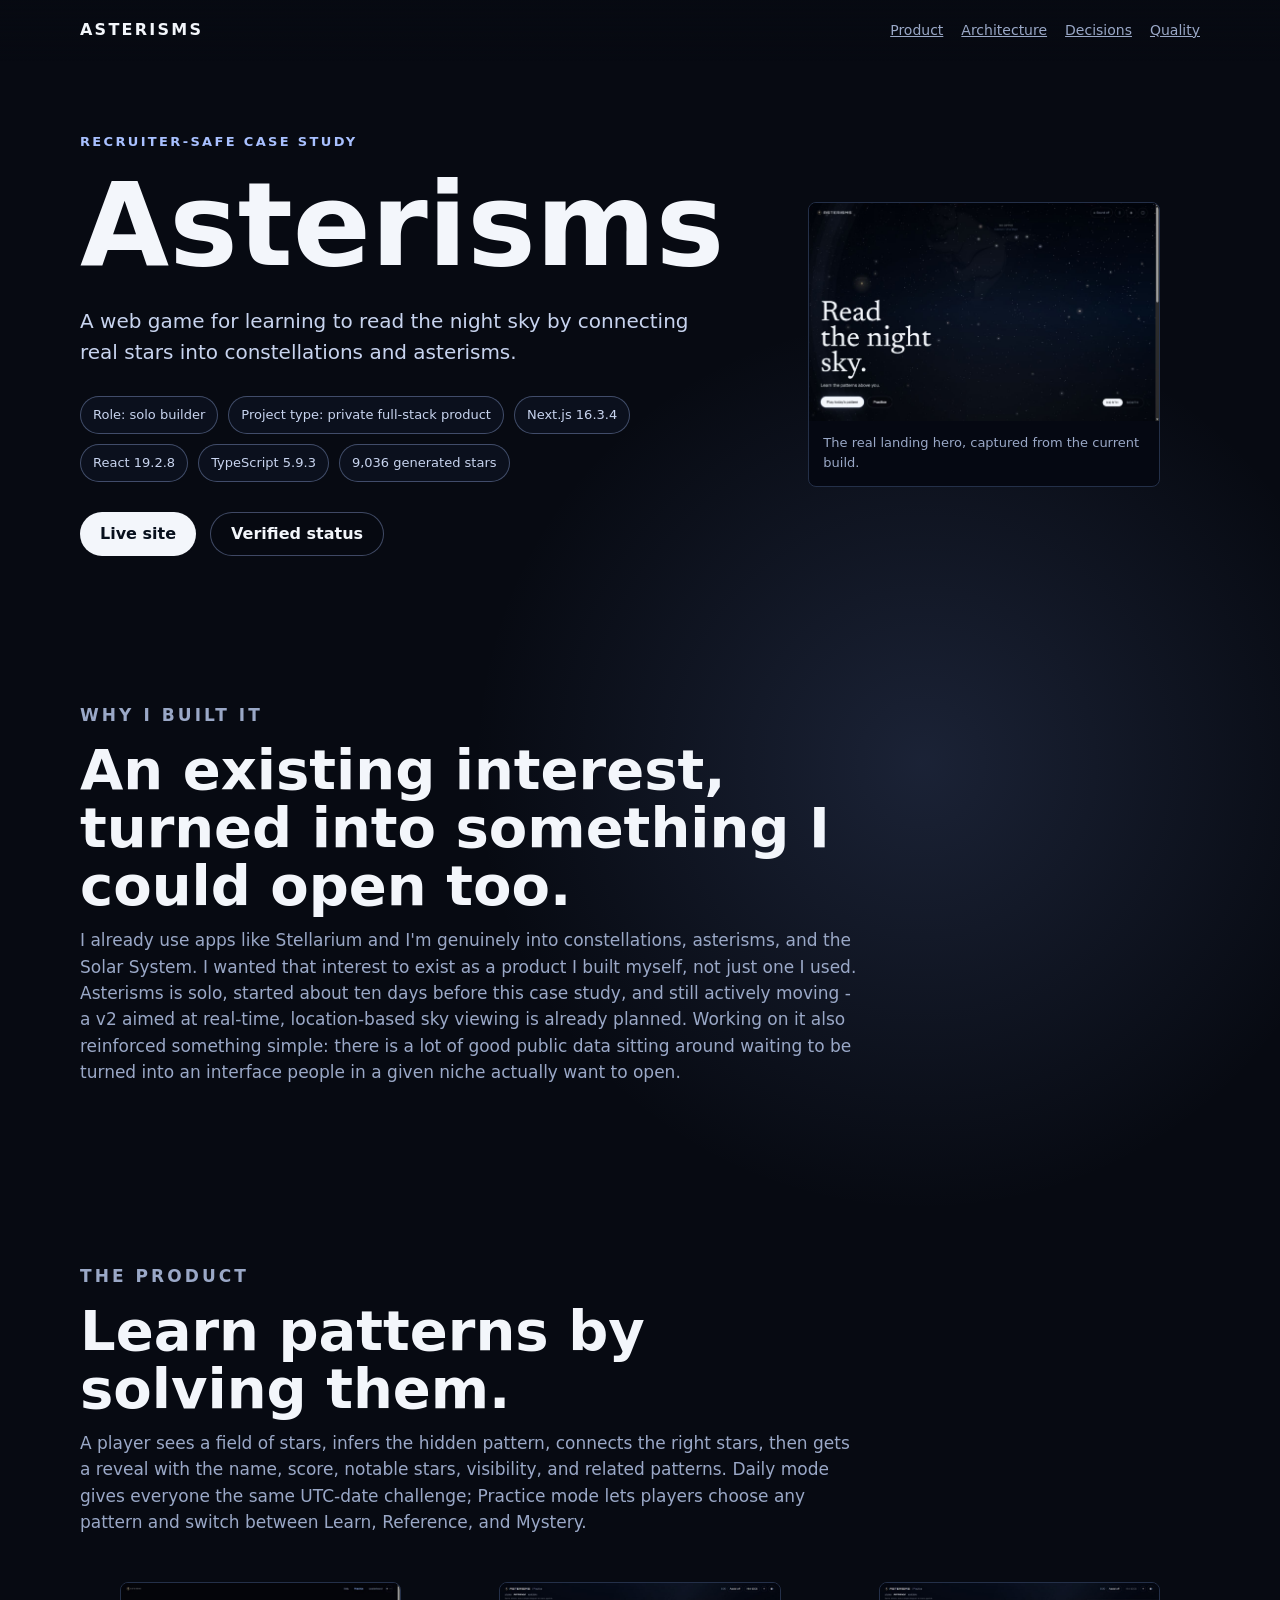
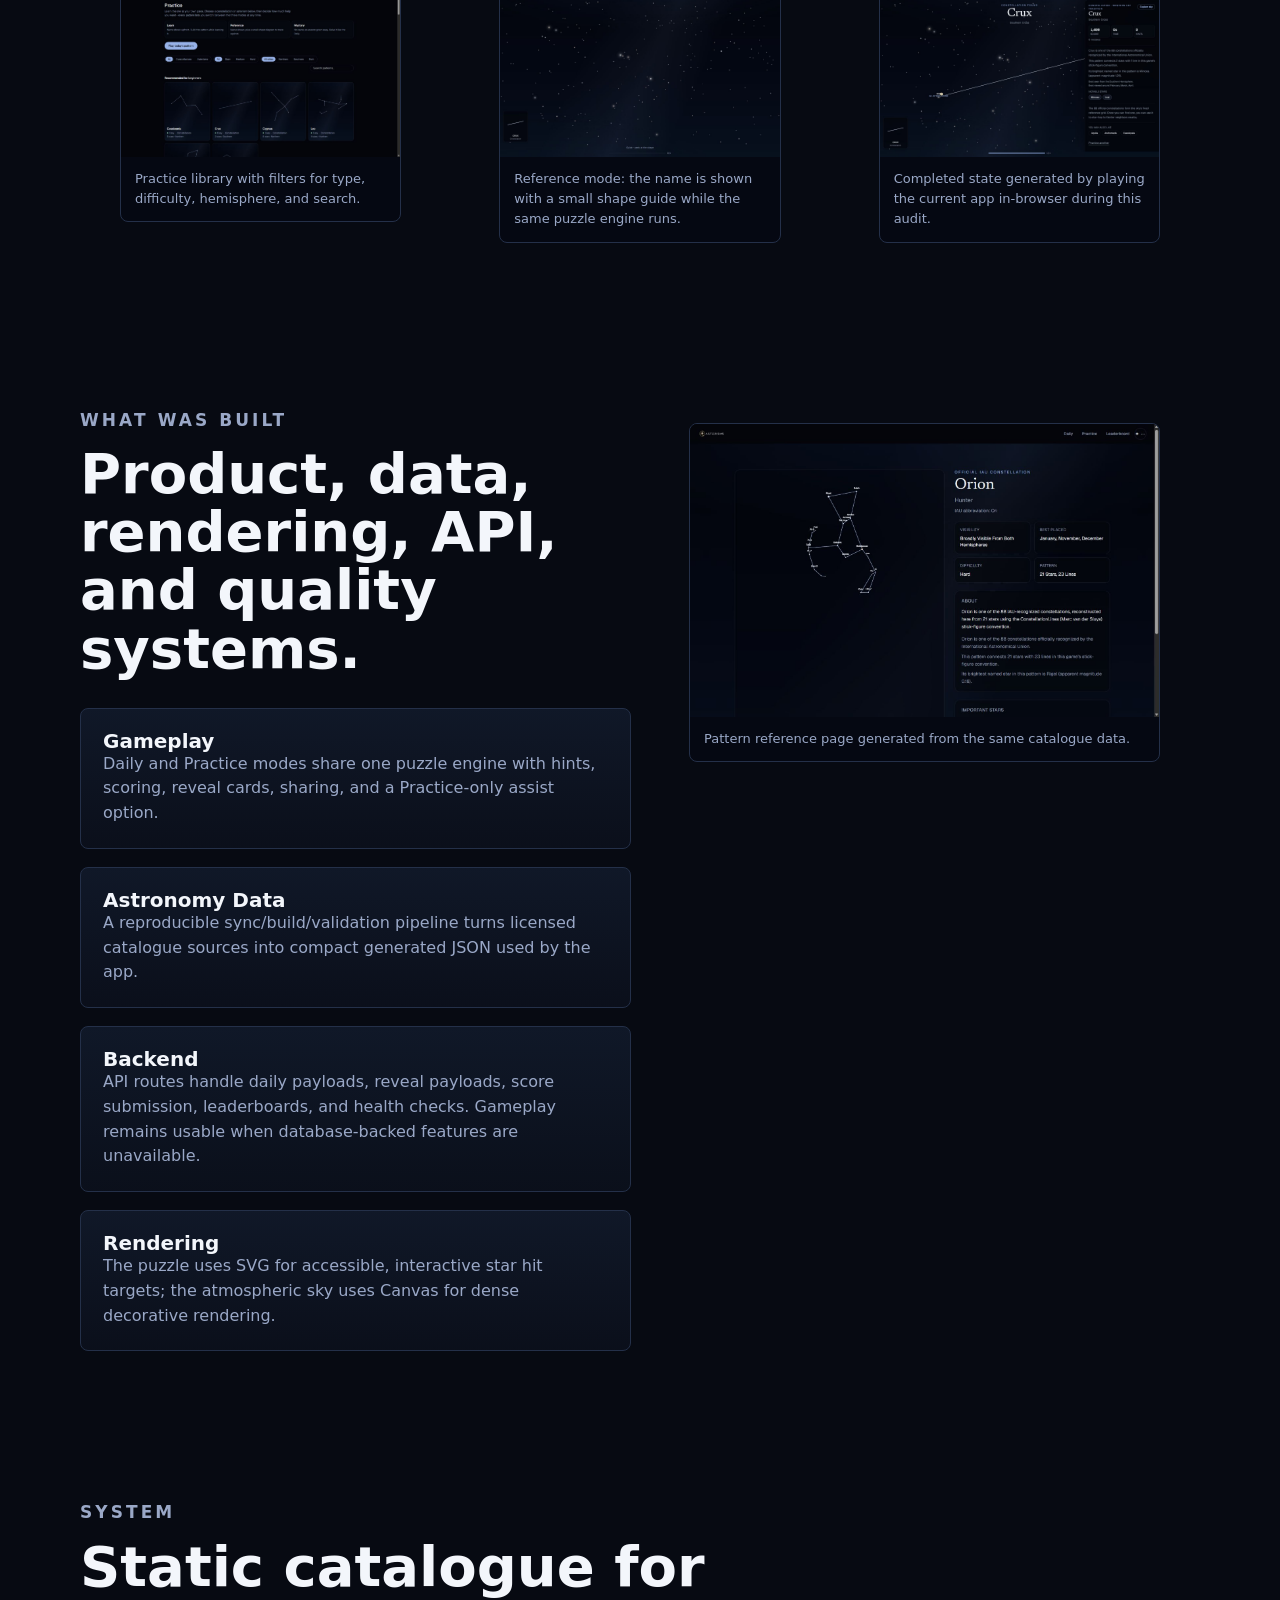
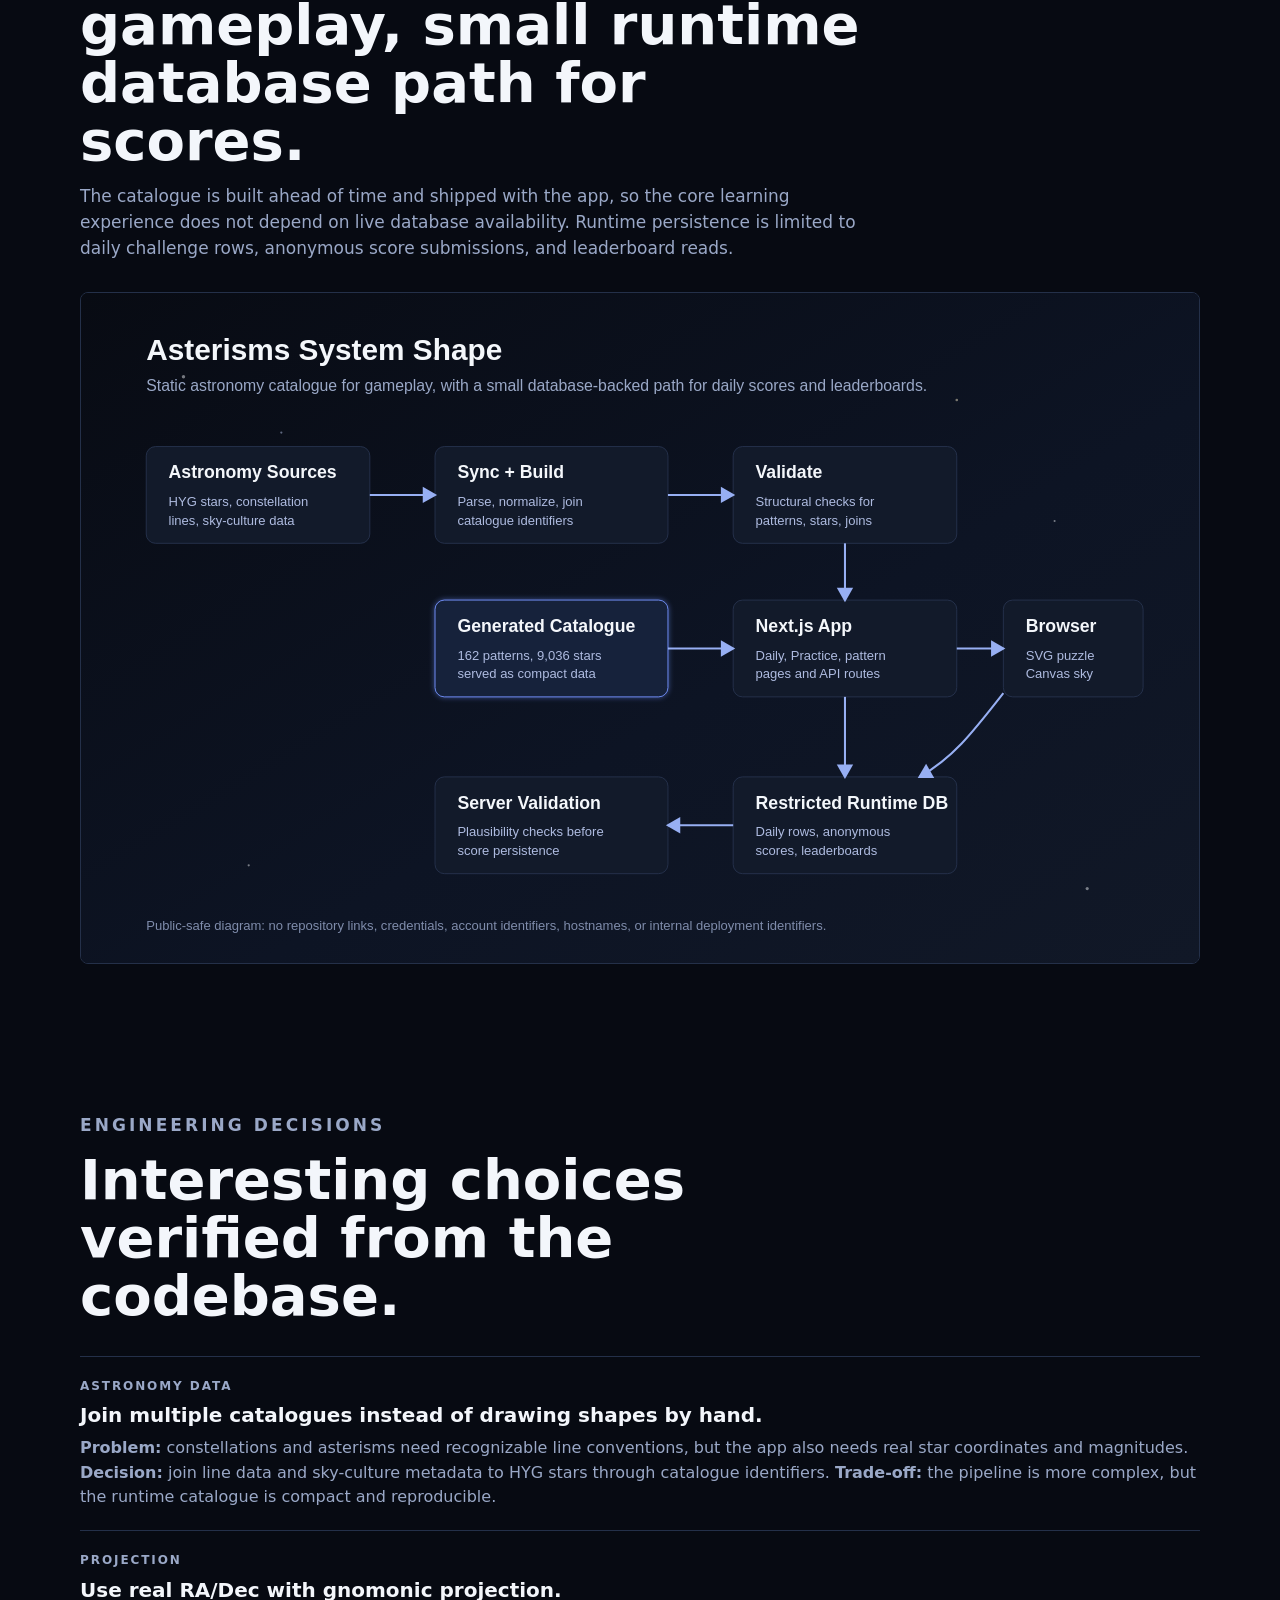
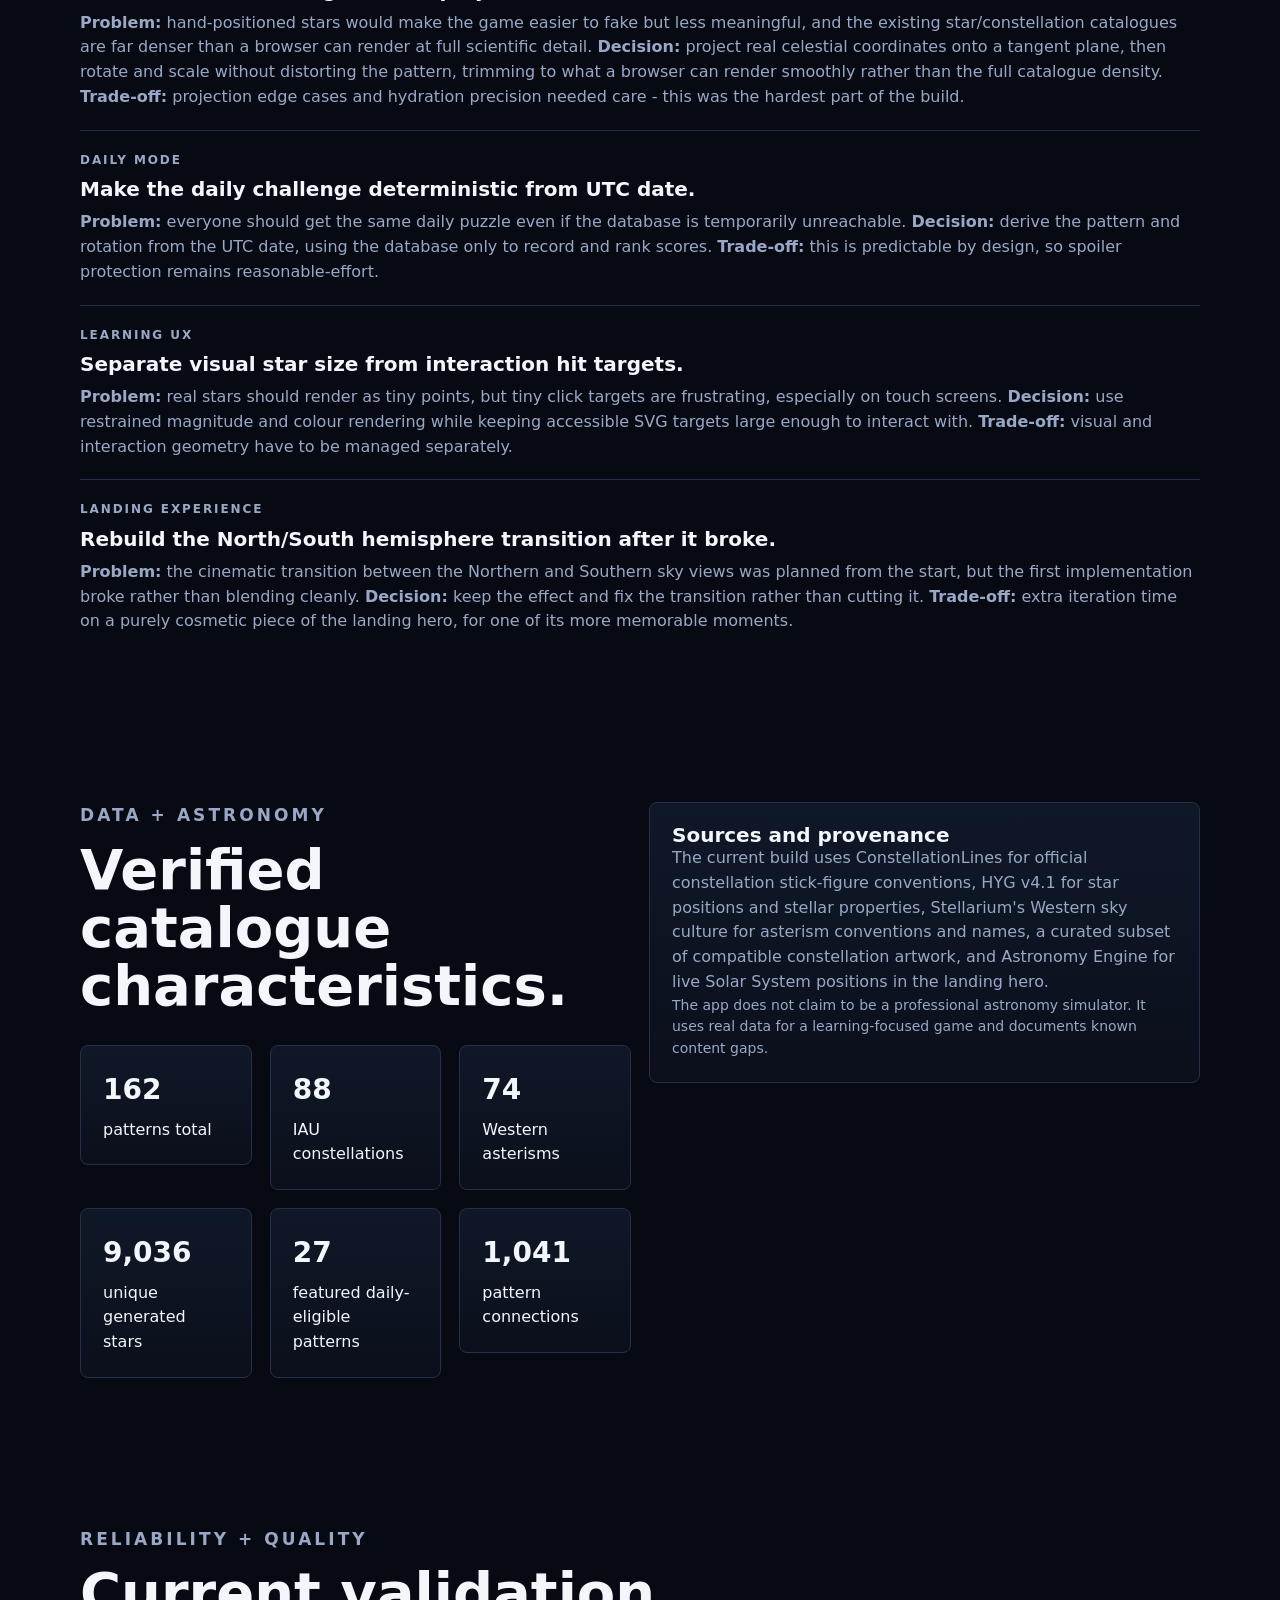
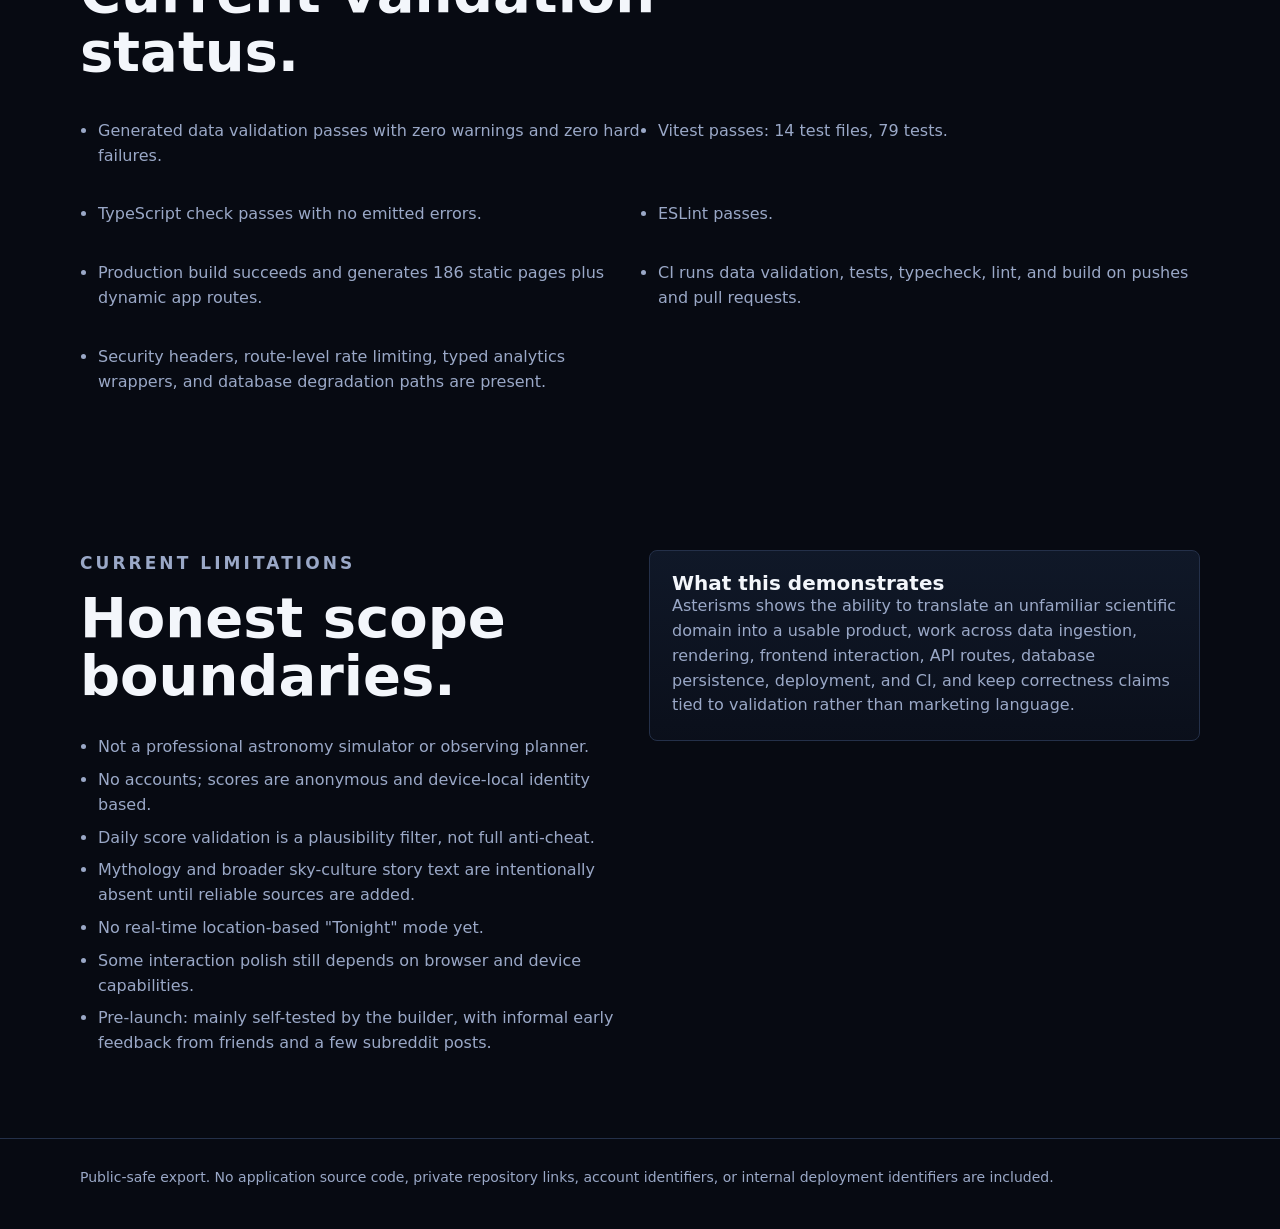
==== commit 50972702: "fix: stop hero background text from colliding with the case-study heading The hero used the real lan" ====
--- a/index.html
+++ b/index.html
@@ -22,22 +22,28 @@
 
     <main>
       <section class="hero">
-        <div class="wrap hero-copy">
-          <p class="eyebrow">Recruiter-safe case study</p>
-          <h1>Asterisms</h1>
-          <p class="lead">A web game for learning to read the night sky by connecting real stars into constellations and asterisms.</p>
-          <div class="hero-meta">
-            <span class="pill">Role: solo builder</span>
-            <span class="pill">Project type: private full-stack product</span>
-            <span class="pill">Next.js 16.3.4</span>
-            <span class="pill">React 19.2.8</span>
-            <span class="pill">TypeScript 5.9.3</span>
-            <span class="pill">9,036 generated stars</span>
-          </div>
-          <div class="cta-row">
-            <a class="button" href="https://asterisms.space">Live site</a>
-            <a class="button secondary" href="#quality">Verified status</a>
-          </div>
+        <div class="wrap hero-grid">
+          <div class="hero-copy">
+            <p class="eyebrow">Recruiter-safe case study</p>
+            <h1>Asterisms</h1>
+            <p class="lead">A web game for learning to read the night sky by connecting real stars into constellations and asterisms.</p>
+            <div class="hero-meta">
+              <span class="pill">Role: solo builder</span>
+              <span class="pill">Project type: private full-stack product</span>
+              <span class="pill">Next.js 16.3.4</span>
+              <span class="pill">React 19.2.8</span>
+              <span class="pill">TypeScript 5.9.3</span>
+              <span class="pill">9,036 generated stars</span>
+            </div>
+            <div class="cta-row">
+              <a class="button" href="https://asterisms.space">Live site</a>
+              <a class="button secondary" href="#quality">Verified status</a>
+            </div>
+          </div>
+          <figure class="shot hero-shot">
+            <img src="assets/screenshots/landing-1440.png" alt="The real Asterisms landing hero, showing a constellation, a live Jupiter marker, and the North/South toggle" />
+            <figcaption>The real landing hero, captured from the current build.</figcaption>
+          </figure>
         </div>
       </section>
 
@@ -172,26 +178,20 @@
       </section>
 
       <section id="quality">
-        <div class="wrap grid two">
-          <div>
-            <div class="section-head">
-              <p class="eyebrow">Reliability + Quality</p>
-              <h2>Current validation status.</h2>
-            </div>
-            <ul class="quality">
-              <li>Generated data validation passes with zero warnings and zero hard failures.</li>
-              <li>Vitest passes: 14 test files, 79 tests.</li>
-              <li>TypeScript check passes with no emitted errors.</li>
-              <li>ESLint passes.</li>
-              <li>Production build succeeds and generates 186 static pages plus dynamic app routes.</li>
-              <li>CI runs data validation, tests, typecheck, lint, and build on pushes and pull requests.</li>
-              <li>Security headers, route-level rate limiting, typed analytics wrappers, and database degradation paths are present.</li>
-            </ul>
-          </div>
-          <figure class="shot">
-            <img src="assets/screenshots/mobile-daily-clean-390.png" alt="Mobile daily puzzle view" />
-            <figcaption>Mobile daily puzzle view captured at 390 by 844 during visual QA.</figcaption>
-          </figure>
+        <div class="wrap">
+          <div class="section-head">
+            <p class="eyebrow">Reliability + Quality</p>
+            <h2>Current validation status.</h2>
+          </div>
+          <ul class="quality grid two">
+            <li>Generated data validation passes with zero warnings and zero hard failures.</li>
+            <li>Vitest passes: 14 test files, 79 tests.</li>
+            <li>TypeScript check passes with no emitted errors.</li>
+            <li>ESLint passes.</li>
+            <li>Production build succeeds and generates 186 static pages plus dynamic app routes.</li>
+            <li>CI runs data validation, tests, typecheck, lint, and build on pushes and pull requests.</li>
+            <li>Security headers, route-level rate limiting, typed analytics wrappers, and database degradation paths are present.</li>
+          </ul>
         </div>
       </section>
 
--- a/styles.css
+++ b/styles.css
@@ -43,13 +43,18 @@
 }
 
 .hero {
-  min-height: 92vh;
-  display: grid;
-  align-items: end;
-  padding: 32px 0 56px;
-  background:
-    linear-gradient(90deg, rgba(7, 10, 18, 0.95) 0%, rgba(7, 10, 18, 0.65) 42%, rgba(7, 10, 18, 0.25) 100%),
-    url("assets/screenshots/landing-1440.png") center / cover no-repeat;
+  padding: 132px 0 72px;
+}
+
+.hero-grid {
+  display: grid;
+  grid-template-columns: 1.15fr 1fr;
+  gap: 44px;
+  align-items: center;
+}
+
+.hero-shot {
+  align-self: center;
 }
 
 .nav {
@@ -192,10 +197,12 @@
 
 .two {
   grid-template-columns: repeat(2, minmax(0, 1fr));
+  align-items: start;
 }
 
 .three {
   grid-template-columns: repeat(3, minmax(0, 1fr));
+  align-items: start;
 }
 
 .card {
@@ -311,9 +318,12 @@
   }
 
   .hero {
-    min-height: 86vh;
-    padding-bottom: 38px;
-    background-position: center;
+    padding: 108px 0 40px;
+  }
+
+  .hero-grid {
+    grid-template-columns: 1fr;
+    gap: 28px;
   }
 
   .lead {
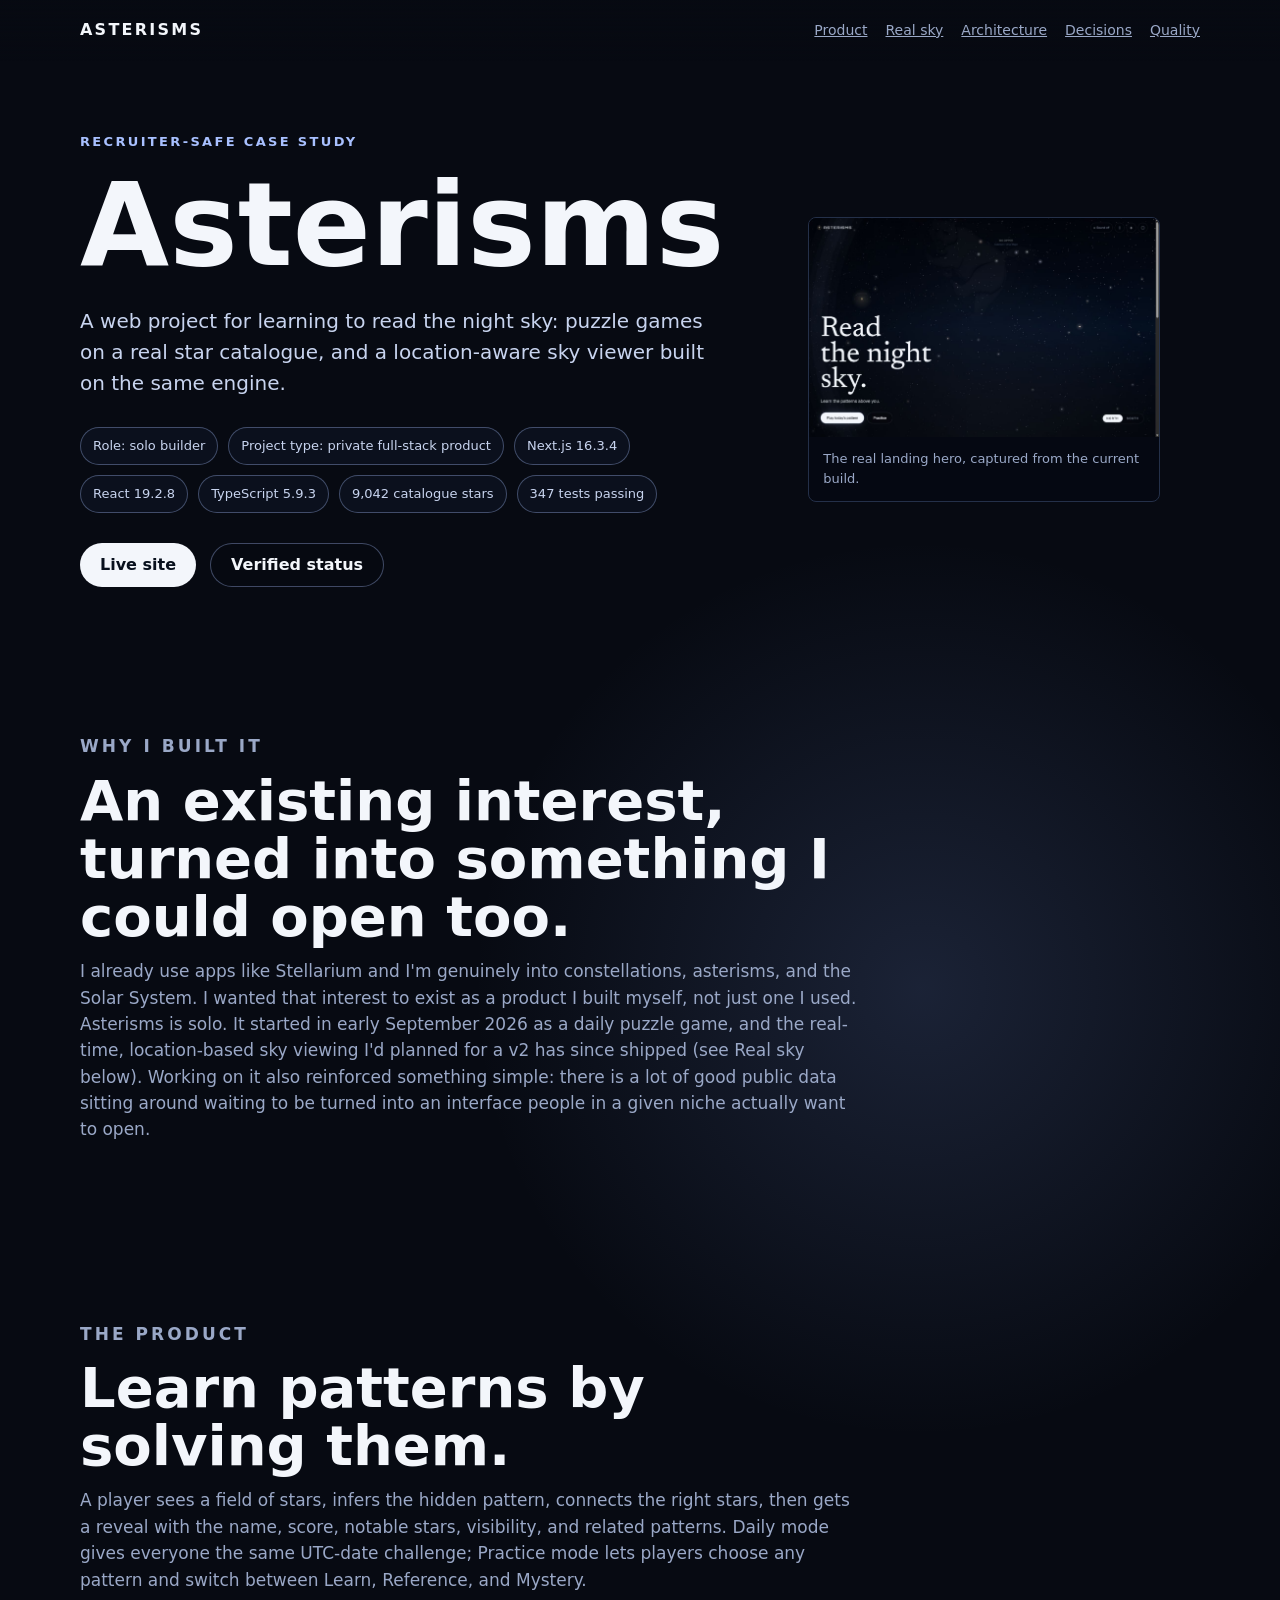
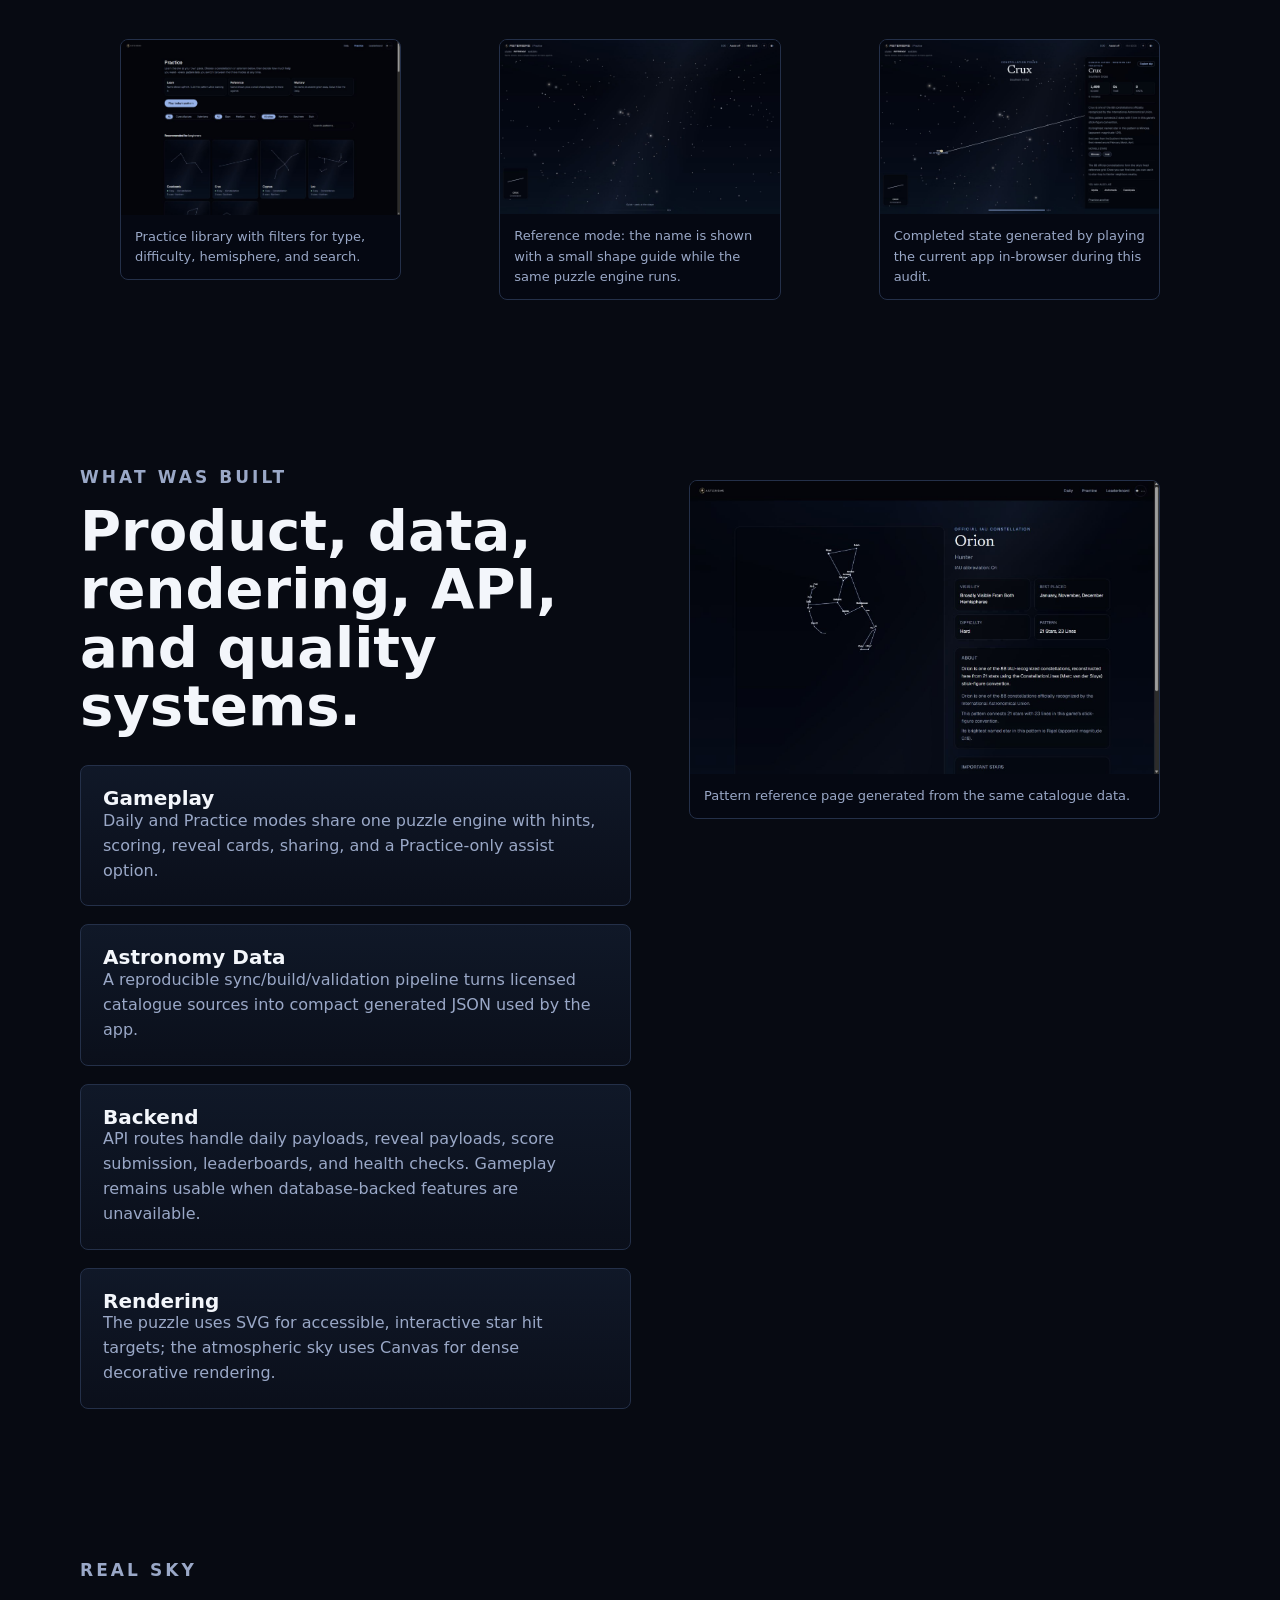
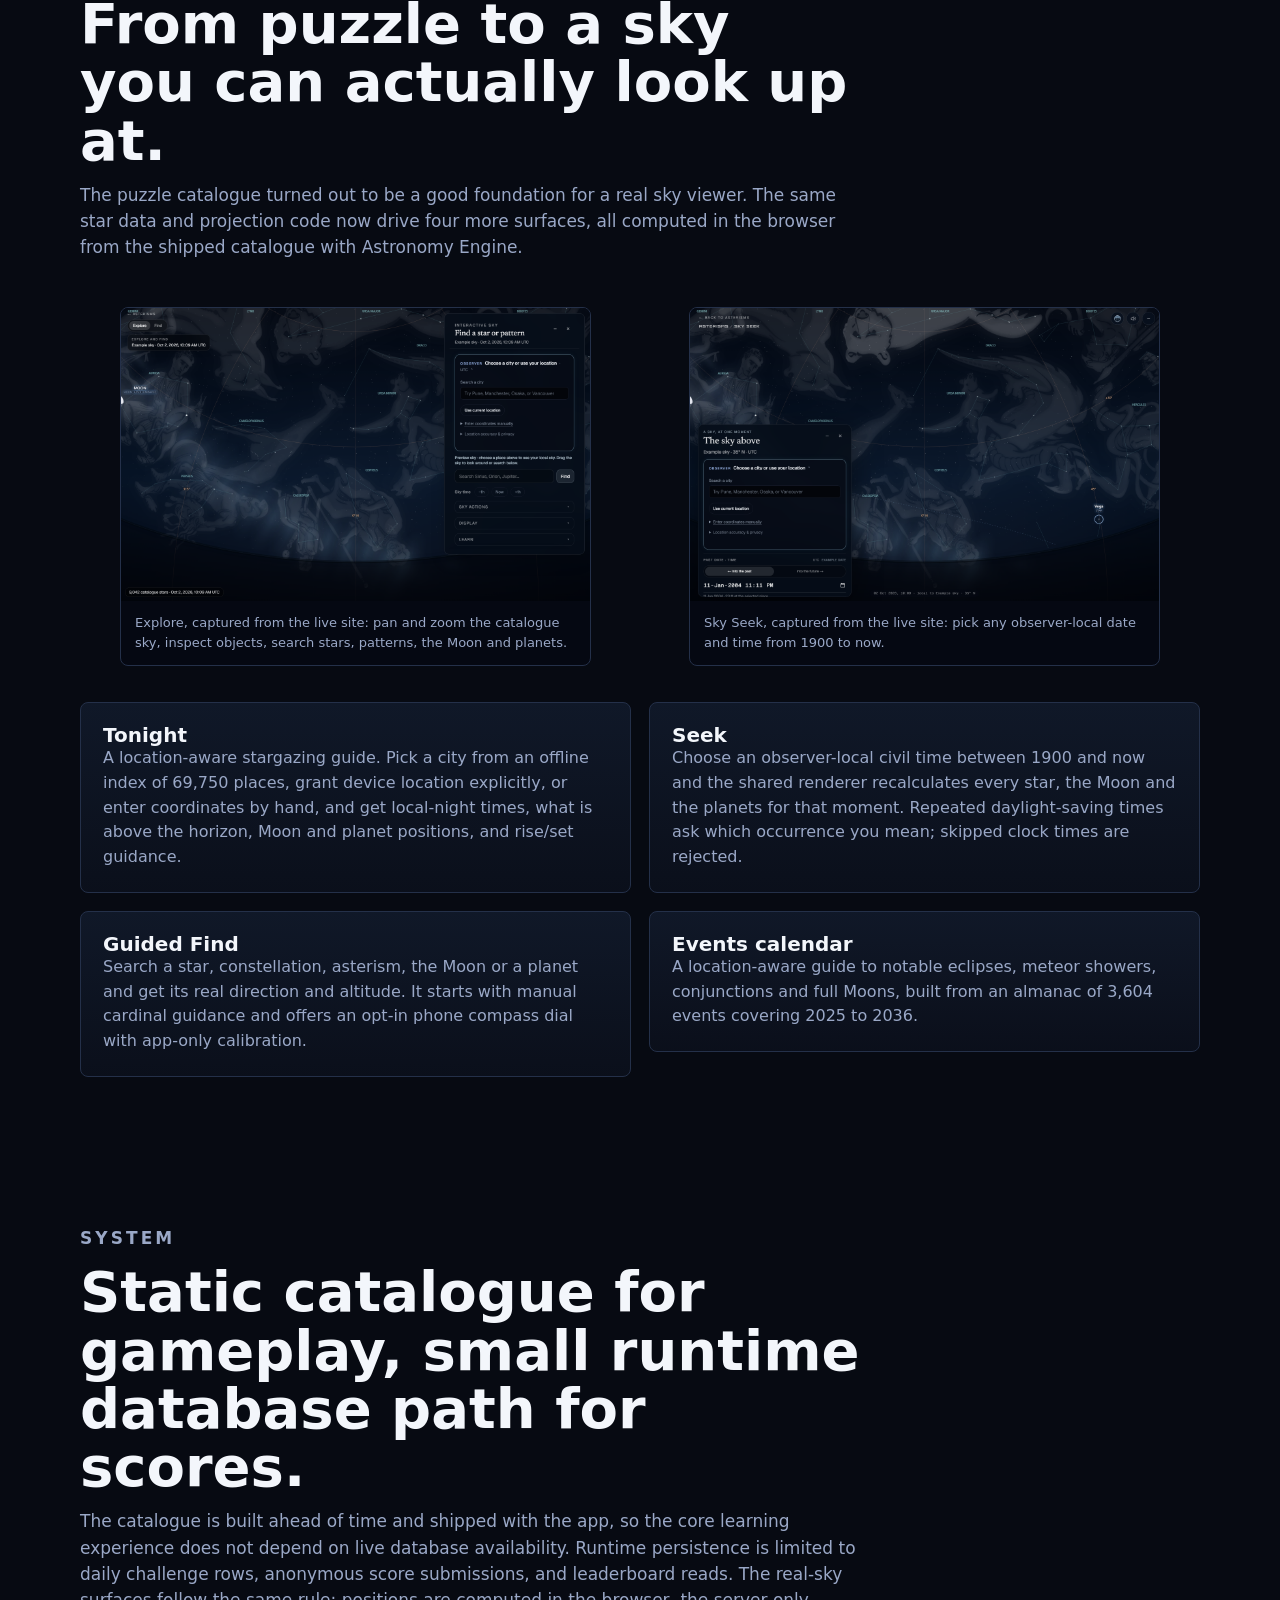
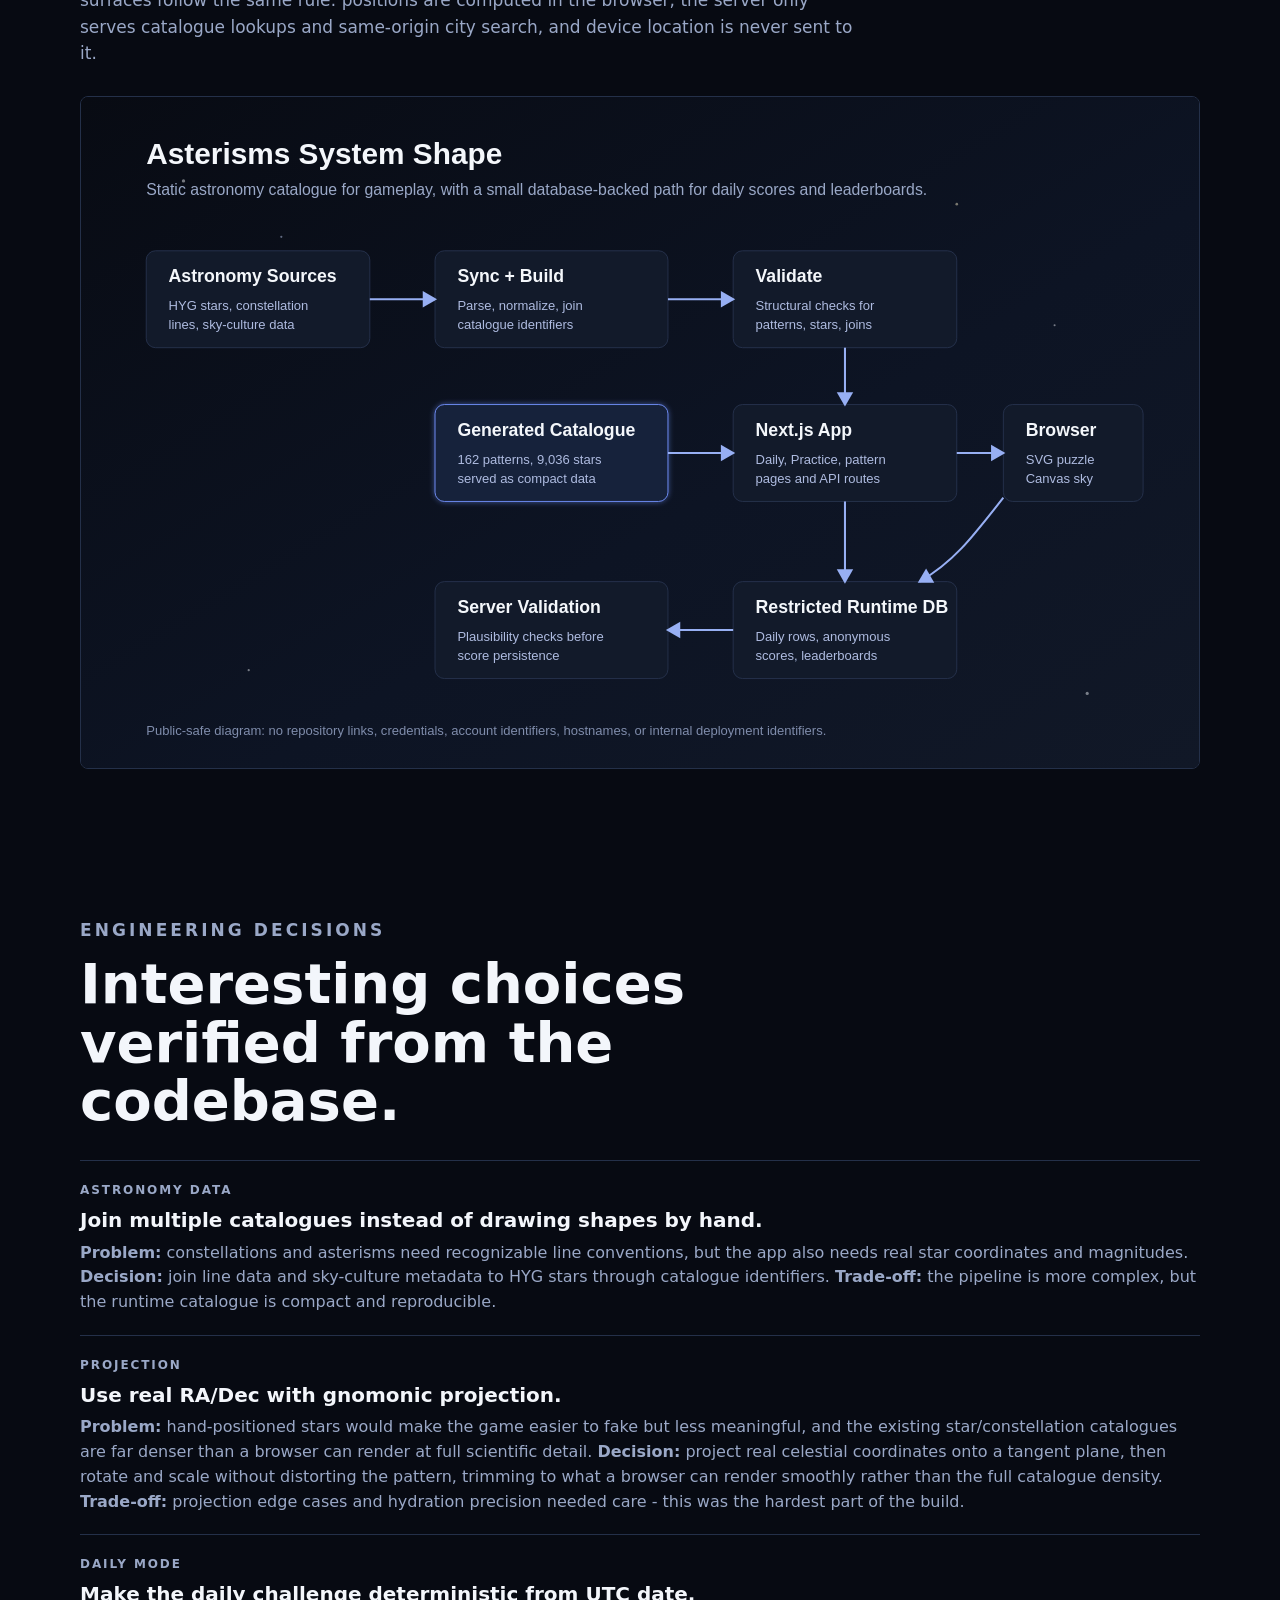
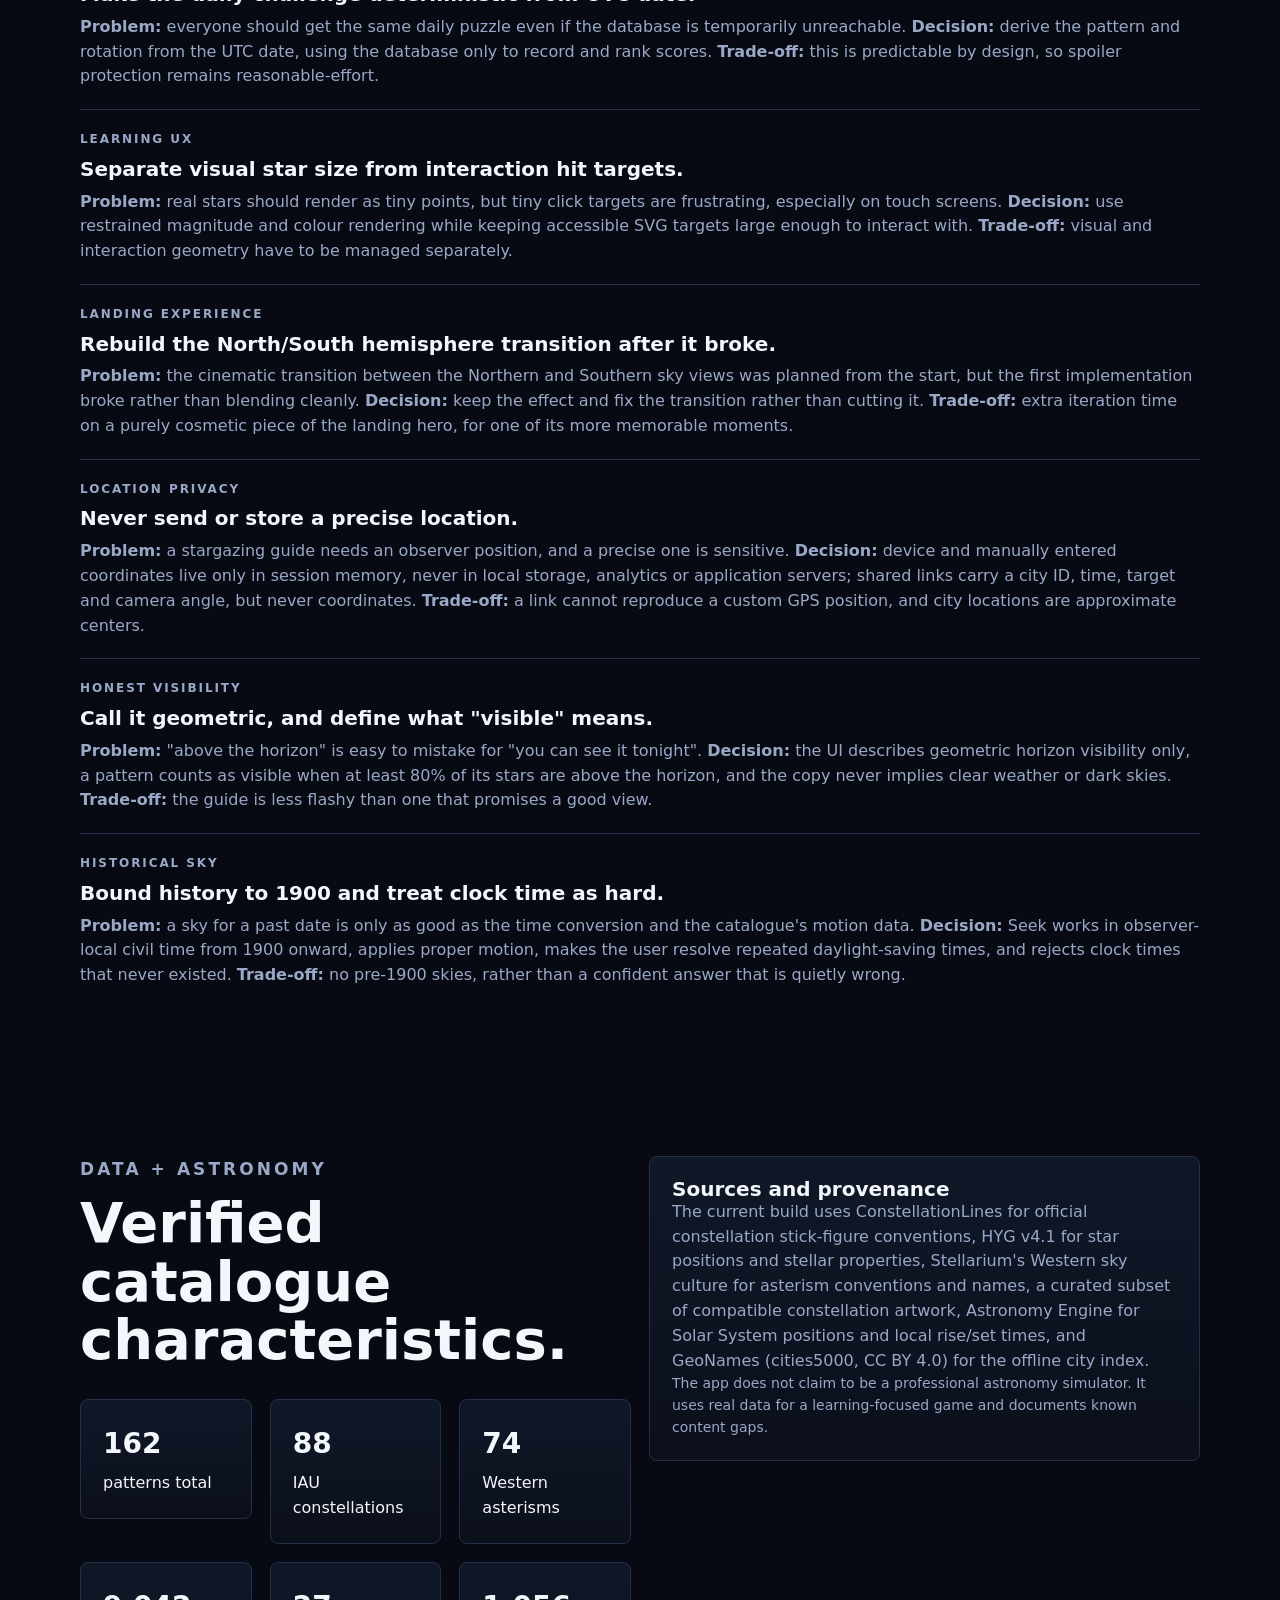
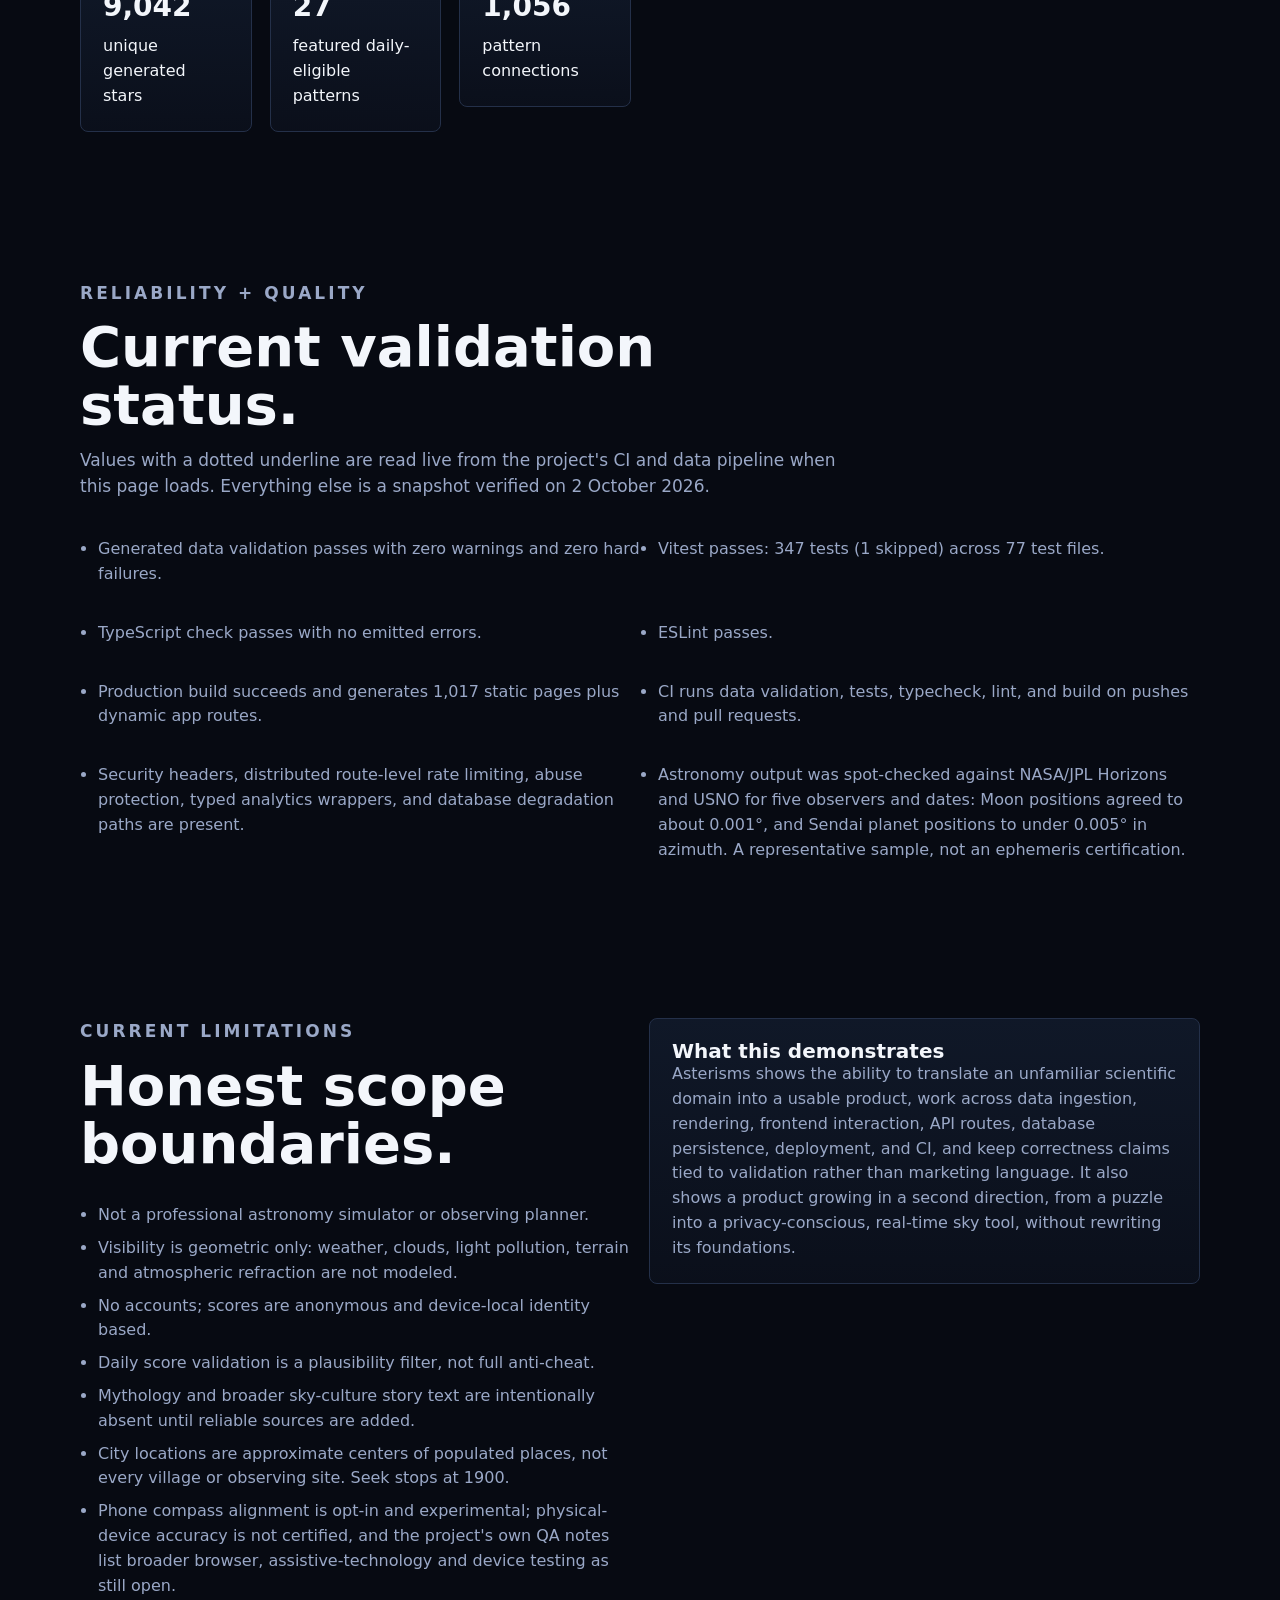
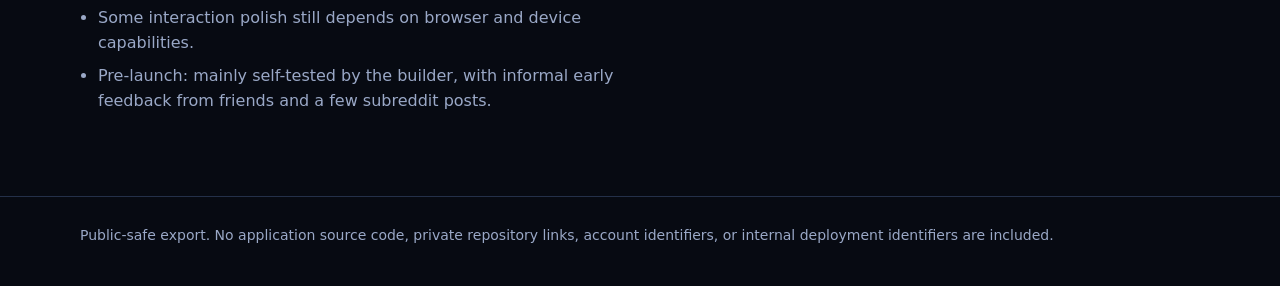
==== commit c816147e: "Update Asterisms case study for the shipped real-sky release Refresh every stale figure from CI and " ====
--- a/index.html
+++ b/index.html
@@ -13,6 +13,7 @@
         <div class="brand">Asterisms</div>
         <nav class="nav-links">
           <a href="#product">Product</a>
+          <a href="#sky">Real sky</a>
           <a href="#architecture">Architecture</a>
           <a href="#decisions">Decisions</a>
           <a href="#quality">Quality</a>
@@ -26,14 +27,15 @@
           <div class="hero-copy">
             <p class="eyebrow">Recruiter-safe case study</p>
             <h1>Asterisms</h1>
-            <p class="lead">A web game for learning to read the night sky by connecting real stars into constellations and asterisms.</p>
+            <p class="lead">A web project for learning to read the night sky: puzzle games on a real star catalogue, and a location-aware sky viewer built on the same engine.</p>
             <div class="hero-meta">
               <span class="pill">Role: solo builder</span>
               <span class="pill">Project type: private full-stack product</span>
               <span class="pill">Next.js 16.3.4</span>
               <span class="pill">React 19.2.8</span>
               <span class="pill">TypeScript 5.9.3</span>
-              <span class="pill">9,036 generated stars</span>
+              <span class="pill"><span data-live="asterisms.stars">9,042</span> catalogue stars</span>
+              <span class="pill"><span data-live="asterisms.tests">347</span> tests passing</span>
             </div>
             <div class="cta-row">
               <a class="button" href="https://asterisms.space">Live site</a>
@@ -52,7 +54,7 @@
           <div class="section-head">
             <p class="eyebrow">Why I Built It</p>
             <h2>An existing interest, turned into something I could open too.</h2>
-            <p>I already use apps like Stellarium and I'm genuinely into constellations, asterisms, and the Solar System. I wanted that interest to exist as a product I built myself, not just one I used. Asterisms is solo, started about ten days before this case study, and still actively moving - a v2 aimed at real-time, location-based sky viewing is already planned. Working on it also reinforced something simple: there is a lot of good public data sitting around waiting to be turned into an interface people in a given niche actually want to open.</p>
+            <p>I already use apps like Stellarium and I'm genuinely into constellations, asterisms, and the Solar System. I wanted that interest to exist as a product I built myself, not just one I used. Asterisms is solo. It started in early September 2026 as a daily puzzle game, and the real-time, location-based sky viewing I'd planned for a v2 has since shipped (see Real sky below). Working on it also reinforced something simple: there is a lot of good public data sitting around waiting to be turned into an interface people in a given niche actually want to open.</p>
           </div>
         </div>
       </section>
@@ -103,12 +105,40 @@
         </div>
       </section>
 
+      <section id="sky">
+        <div class="wrap">
+          <div class="section-head">
+            <p class="eyebrow">Real sky</p>
+            <h2>From puzzle to a sky you can actually look up at.</h2>
+            <p>The puzzle catalogue turned out to be a good foundation for a real sky viewer. The same star data and projection code now drive four more surfaces, all computed in the browser from the shipped catalogue with Astronomy Engine.</p>
+          </div>
+
+          <div class="grid two">
+            <figure class="shot">
+              <img src="assets/screenshots/explore-1440.png" alt="Explore: an interactive real-sky viewer with constellation artwork, a lit Moon, and a search panel" />
+              <figcaption>Explore, captured from the live site: pan and zoom the catalogue sky, inspect objects, search stars, patterns, the Moon and planets.</figcaption>
+            </figure>
+            <figure class="shot">
+              <img src="assets/screenshots/seek-1440.png" alt="Sky Seek: choosing a past date and time for the sky above a chosen place" />
+              <figcaption>Sky Seek, captured from the live site: pick any observer-local date and time from 1900 to now.</figcaption>
+            </figure>
+          </div>
+
+          <div class="grid two" style="margin-top: 20px">
+            <div class="card"><h3>Tonight</h3><p>A location-aware stargazing guide. Pick a city from an offline index of 69,750 places, grant device location explicitly, or enter coordinates by hand, and get local-night times, what is above the horizon, Moon and planet positions, and rise/set guidance.</p></div>
+            <div class="card"><h3>Seek</h3><p>Choose an observer-local civil time between 1900 and now and the shared renderer recalculates every star, the Moon and the planets for that moment. Repeated daylight-saving times ask which occurrence you mean; skipped clock times are rejected.</p></div>
+            <div class="card"><h3>Guided Find</h3><p>Search a star, constellation, asterism, the Moon or a planet and get its real direction and altitude. It starts with manual cardinal guidance and offers an opt-in phone compass dial with app-only calibration.</p></div>
+            <div class="card"><h3>Events calendar</h3><p>A location-aware guide to notable eclipses, meteor showers, conjunctions and full Moons, built from an almanac of 3,604 events covering 2025 to 2036.</p></div>
+          </div>
+        </div>
+      </section>
+
       <section id="architecture">
         <div class="wrap">
           <div class="section-head">
             <p class="eyebrow">System</p>
             <h2>Static catalogue for gameplay, small runtime database path for scores.</h2>
-            <p>The catalogue is built ahead of time and shipped with the app, so the core learning experience does not depend on live database availability. Runtime persistence is limited to daily challenge rows, anonymous score submissions, and leaderboard reads.</p>
+            <p>The catalogue is built ahead of time and shipped with the app, so the core learning experience does not depend on live database availability. Runtime persistence is limited to daily challenge rows, anonymous score submissions, and leaderboard reads. The real-sky surfaces follow the same rule: positions are computed in the browser, the server only serves catalogue lookups and same-origin city search, and device location is never sent to it.</p>
           </div>
           <img class="diagram" src="assets/diagrams/architecture.svg" alt="Asterisms architecture diagram" />
         </div>
@@ -149,6 +179,24 @@
             <p class="kicker">Landing experience</p>
             <h3>Rebuild the North/South hemisphere transition after it broke.</h3>
             <p><strong>Problem:</strong> the cinematic transition between the Northern and Southern sky views was planned from the start, but the first implementation broke rather than blending cleanly. <strong>Decision:</strong> keep the effect and fix the transition rather than cutting it. <strong>Trade-off:</strong> extra iteration time on a purely cosmetic piece of the landing hero, for one of its more memorable moments.</p>
+          </div>
+
+          <div class="decision">
+            <p class="kicker">Location privacy</p>
+            <h3>Never send or store a precise location.</h3>
+            <p><strong>Problem:</strong> a stargazing guide needs an observer position, and a precise one is sensitive. <strong>Decision:</strong> device and manually entered coordinates live only in session memory, never in local storage, analytics or application servers; shared links carry a city ID, time, target and camera angle, but never coordinates. <strong>Trade-off:</strong> a link cannot reproduce a custom GPS position, and city locations are approximate centers.</p>
+          </div>
+
+          <div class="decision">
+            <p class="kicker">Honest visibility</p>
+            <h3>Call it geometric, and define what "visible" means.</h3>
+            <p><strong>Problem:</strong> "above the horizon" is easy to mistake for "you can see it tonight". <strong>Decision:</strong> the UI describes geometric horizon visibility only, a pattern counts as visible when at least 80% of its stars are above the horizon, and the copy never implies clear weather or dark skies. <strong>Trade-off:</strong> the guide is less flashy than one that promises a good view.</p>
+          </div>
+
+          <div class="decision">
+            <p class="kicker">Historical sky</p>
+            <h3>Bound history to 1900 and treat clock time as hard.</h3>
+            <p><strong>Problem:</strong> a sky for a past date is only as good as the time conversion and the catalogue's motion data. <strong>Decision:</strong> Seek works in observer-local civil time from 1900 onward, applies proper motion, makes the user resolve repeated daylight-saving times, and rejects clock times that never existed. <strong>Trade-off:</strong> no pre-1900 skies, rather than a confident answer that is quietly wrong.</p>
           </div>
         </div>
       </section>
@@ -161,17 +209,17 @@
               <h2>Verified catalogue characteristics.</h2>
             </div>
             <div class="grid three">
-              <div class="card stat"><strong>162</strong><span>patterns total</span></div>
+              <div class="card stat"><strong data-live="asterisms.patterns">162</strong><span>patterns total</span></div>
               <div class="card stat"><strong>88</strong><span>IAU constellations</span></div>
               <div class="card stat"><strong>74</strong><span>Western asterisms</span></div>
-              <div class="card stat"><strong>9,036</strong><span>unique generated stars</span></div>
+              <div class="card stat"><strong data-live="asterisms.stars">9,042</strong><span>unique generated stars</span></div>
               <div class="card stat"><strong>27</strong><span>featured daily-eligible patterns</span></div>
-              <div class="card stat"><strong>1,041</strong><span>pattern connections</span></div>
+              <div class="card stat"><strong>1,056</strong><span>pattern connections</span></div>
             </div>
           </div>
           <div class="card">
             <h3>Sources and provenance</h3>
-            <p>The current build uses ConstellationLines for official constellation stick-figure conventions, HYG v4.1 for star positions and stellar properties, Stellarium's Western sky culture for asterism conventions and names, a curated subset of compatible constellation artwork, and Astronomy Engine for live Solar System positions in the landing hero.</p>
+            <p>The current build uses ConstellationLines for official constellation stick-figure conventions, HYG v4.1 for star positions and stellar properties, Stellarium's Western sky culture for asterism conventions and names, a curated subset of compatible constellation artwork, Astronomy Engine for Solar System positions and local rise/set times, and GeoNames (cities5000, CC BY 4.0) for the offline city index.</p>
             <p class="note">The app does not claim to be a professional astronomy simulator. It uses real data for a learning-focused game and documents known content gaps.</p>
           </div>
         </div>
@@ -182,15 +230,17 @@
           <div class="section-head">
             <p class="eyebrow">Reliability + Quality</p>
             <h2>Current validation status.</h2>
+            <p class="note" id="live-note">Values with a dotted underline are read live from the project's CI and data pipeline when this page loads. Everything else is a snapshot verified on 2 October 2026.</p>
           </div>
           <ul class="quality grid two">
             <li>Generated data validation passes with zero warnings and zero hard failures.</li>
-            <li>Vitest passes: 14 test files, 79 tests.</li>
+            <li>Vitest passes: <span data-live="asterisms.tests">347</span> tests (1 skipped) across 77 test files.</li>
             <li>TypeScript check passes with no emitted errors.</li>
             <li>ESLint passes.</li>
-            <li>Production build succeeds and generates 186 static pages plus dynamic app routes.</li>
+            <li>Production build succeeds and generates 1,017 static pages plus dynamic app routes.</li>
             <li>CI runs data validation, tests, typecheck, lint, and build on pushes and pull requests.</li>
-            <li>Security headers, route-level rate limiting, typed analytics wrappers, and database degradation paths are present.</li>
+            <li>Security headers, distributed route-level rate limiting, abuse protection, typed analytics wrappers, and database degradation paths are present.</li>
+              <li>Astronomy output was spot-checked against NASA/JPL Horizons and USNO for five observers and dates: Moon positions agreed to about 0.001°, and Sendai planet positions to under 0.005° in azimuth. A representative sample, not an ephemeris certification.</li>
           </ul>
         </div>
       </section>
@@ -204,17 +254,19 @@
             </div>
             <ul class="limits">
               <li>Not a professional astronomy simulator or observing planner.</li>
+              <li>Visibility is geometric only: weather, clouds, light pollution, terrain and atmospheric refraction are not modeled.</li>
               <li>No accounts; scores are anonymous and device-local identity based.</li>
               <li>Daily score validation is a plausibility filter, not full anti-cheat.</li>
               <li>Mythology and broader sky-culture story text are intentionally absent until reliable sources are added.</li>
-              <li>No real-time location-based "Tonight" mode yet.</li>
+              <li>City locations are approximate centers of populated places, not every village or observing site. Seek stops at 1900.</li>
+              <li>Phone compass alignment is opt-in and experimental; physical-device accuracy is not certified, and the project's own QA notes list broader browser, assistive-technology and device testing as still open.</li>
               <li>Some interaction polish still depends on browser and device capabilities.</li>
               <li>Pre-launch: mainly self-tested by the builder, with informal early feedback from friends and a few subreddit posts.</li>
             </ul>
           </div>
           <div class="card">
             <h3>What this demonstrates</h3>
-            <p>Asterisms shows the ability to translate an unfamiliar scientific domain into a usable product, work across data ingestion, rendering, frontend interaction, API routes, database persistence, deployment, and CI, and keep correctness claims tied to validation rather than marketing language.</p>
+            <p>Asterisms shows the ability to translate an unfamiliar scientific domain into a usable product, work across data ingestion, rendering, frontend interaction, API routes, database persistence, deployment, and CI, and keep correctness claims tied to validation rather than marketing language. It also shows a product growing in a second direction, from a puzzle into a privacy-conscious, real-time sky tool, without rewriting its foundations.</p>
           </div>
         </div>
       </section>
@@ -223,5 +275,26 @@
     <footer class="footer">
       <div class="wrap">Public-safe export. No application source code, private repository links, account identifiers, or internal deployment identifiers are included.</div>
     </footer>
+    <script>
+      // Hydrate [data-live] values from the profile's live stats feed. The static
+      // numbers in the HTML are the fallback if the feed is unreachable.
+      (function () {
+        var FEED = "https://raw.githubusercontent.com/mukndd/mukndd/master/stats/data.json";
+        fetch(FEED, { cache: "no-cache" })
+          .then(function (r) { return r.ok ? r.json() : Promise.reject(); })
+          .then(function (feed) {
+            document.querySelectorAll("[data-live]").forEach(function (el) {
+              var key = el.getAttribute("data-live").split(".");
+              var project = feed.projects && feed.projects[key[0]];
+              var stat = project && project.stats && project.stats[key[1]];
+              if (!stat || typeof stat.value !== "number") return;
+              el.textContent = stat.value.toLocaleString("en-US") + (stat.suffix || "");
+              el.title = (stat.status === "live" ? "Live" : "Last verified") + " \u00b7 checked " + stat.asOf;
+              el.classList.add("is-live");
+            });
+          })
+          .catch(function () {});
+      })();
+    </script>
   </body>
 </html>
--- a/styles.css
+++ b/styles.css
@@ -343,3 +343,10 @@
     grid-template-columns: 1fr;
   }
 }
+
+/* values hydrated from the live stats feed */
+[data-live].is-live {
+  text-decoration: underline dotted;
+  text-underline-offset: 4px;
+  cursor: help;
+}
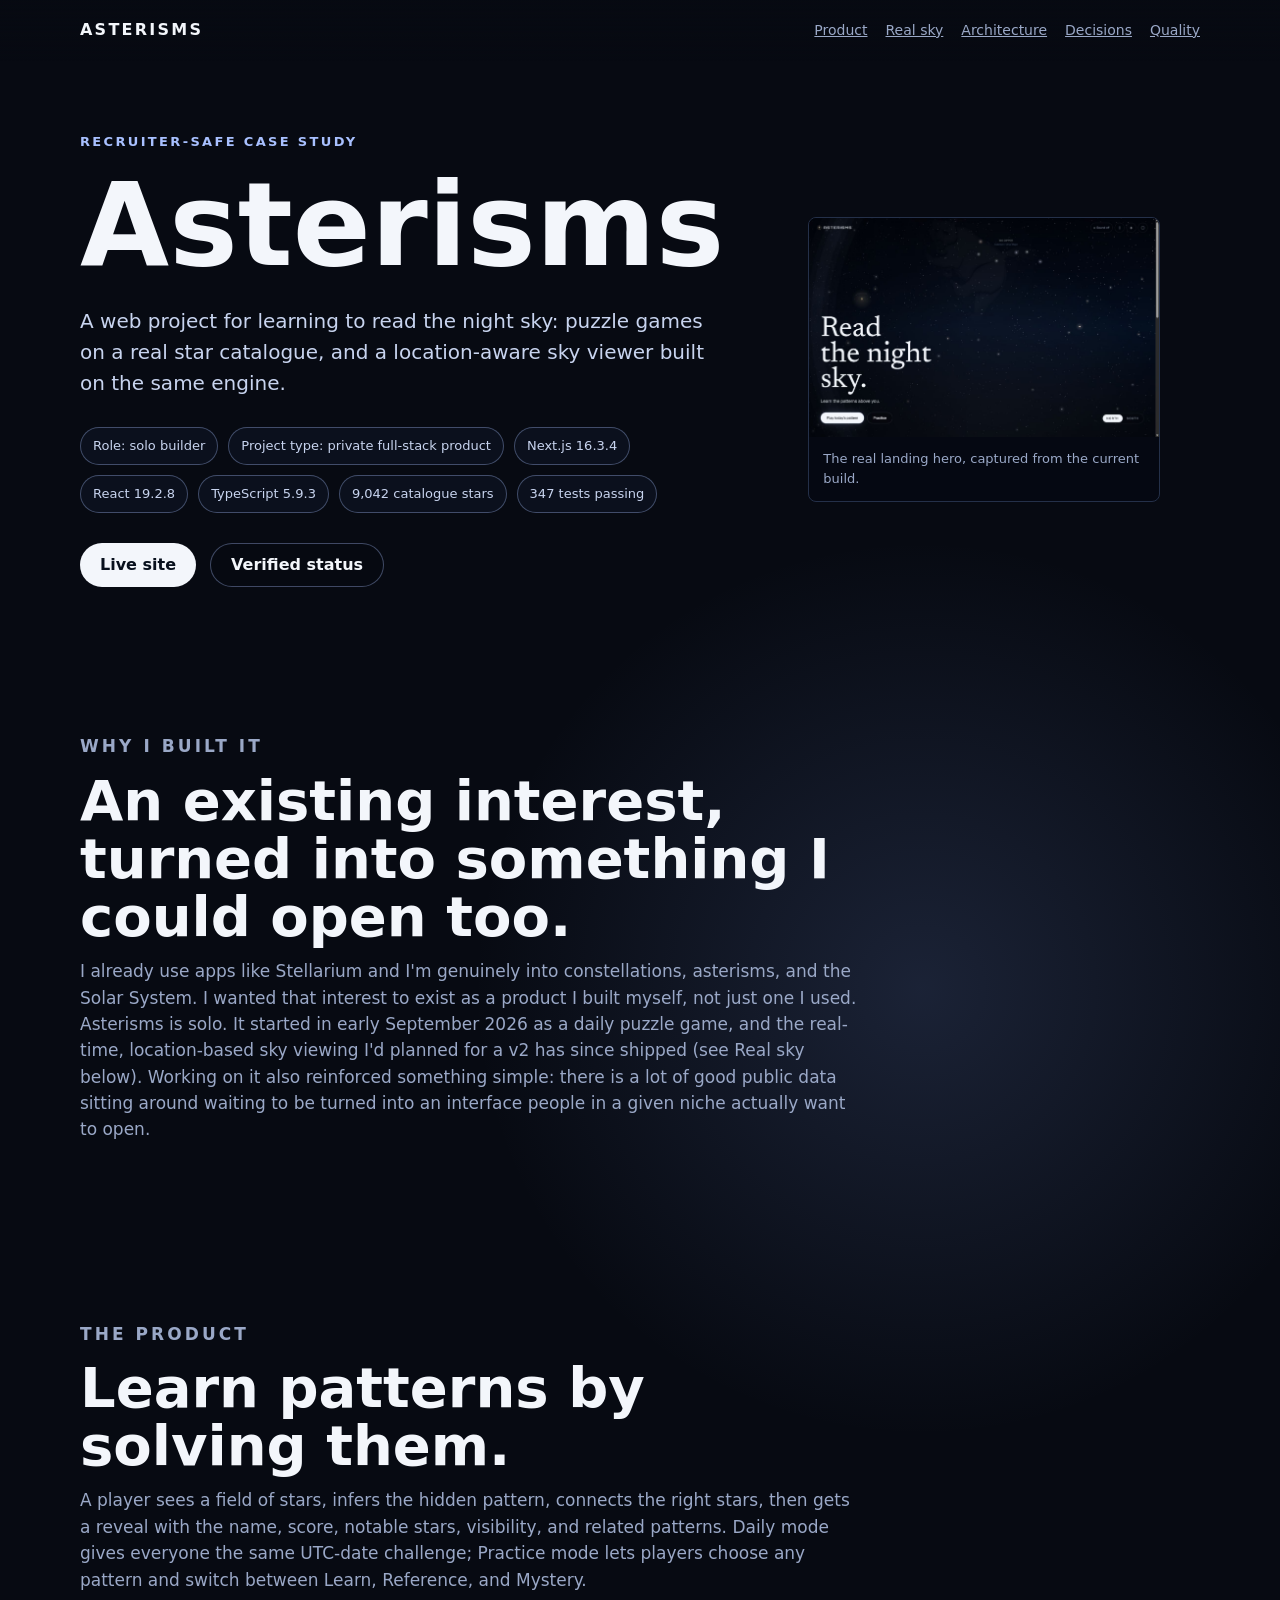
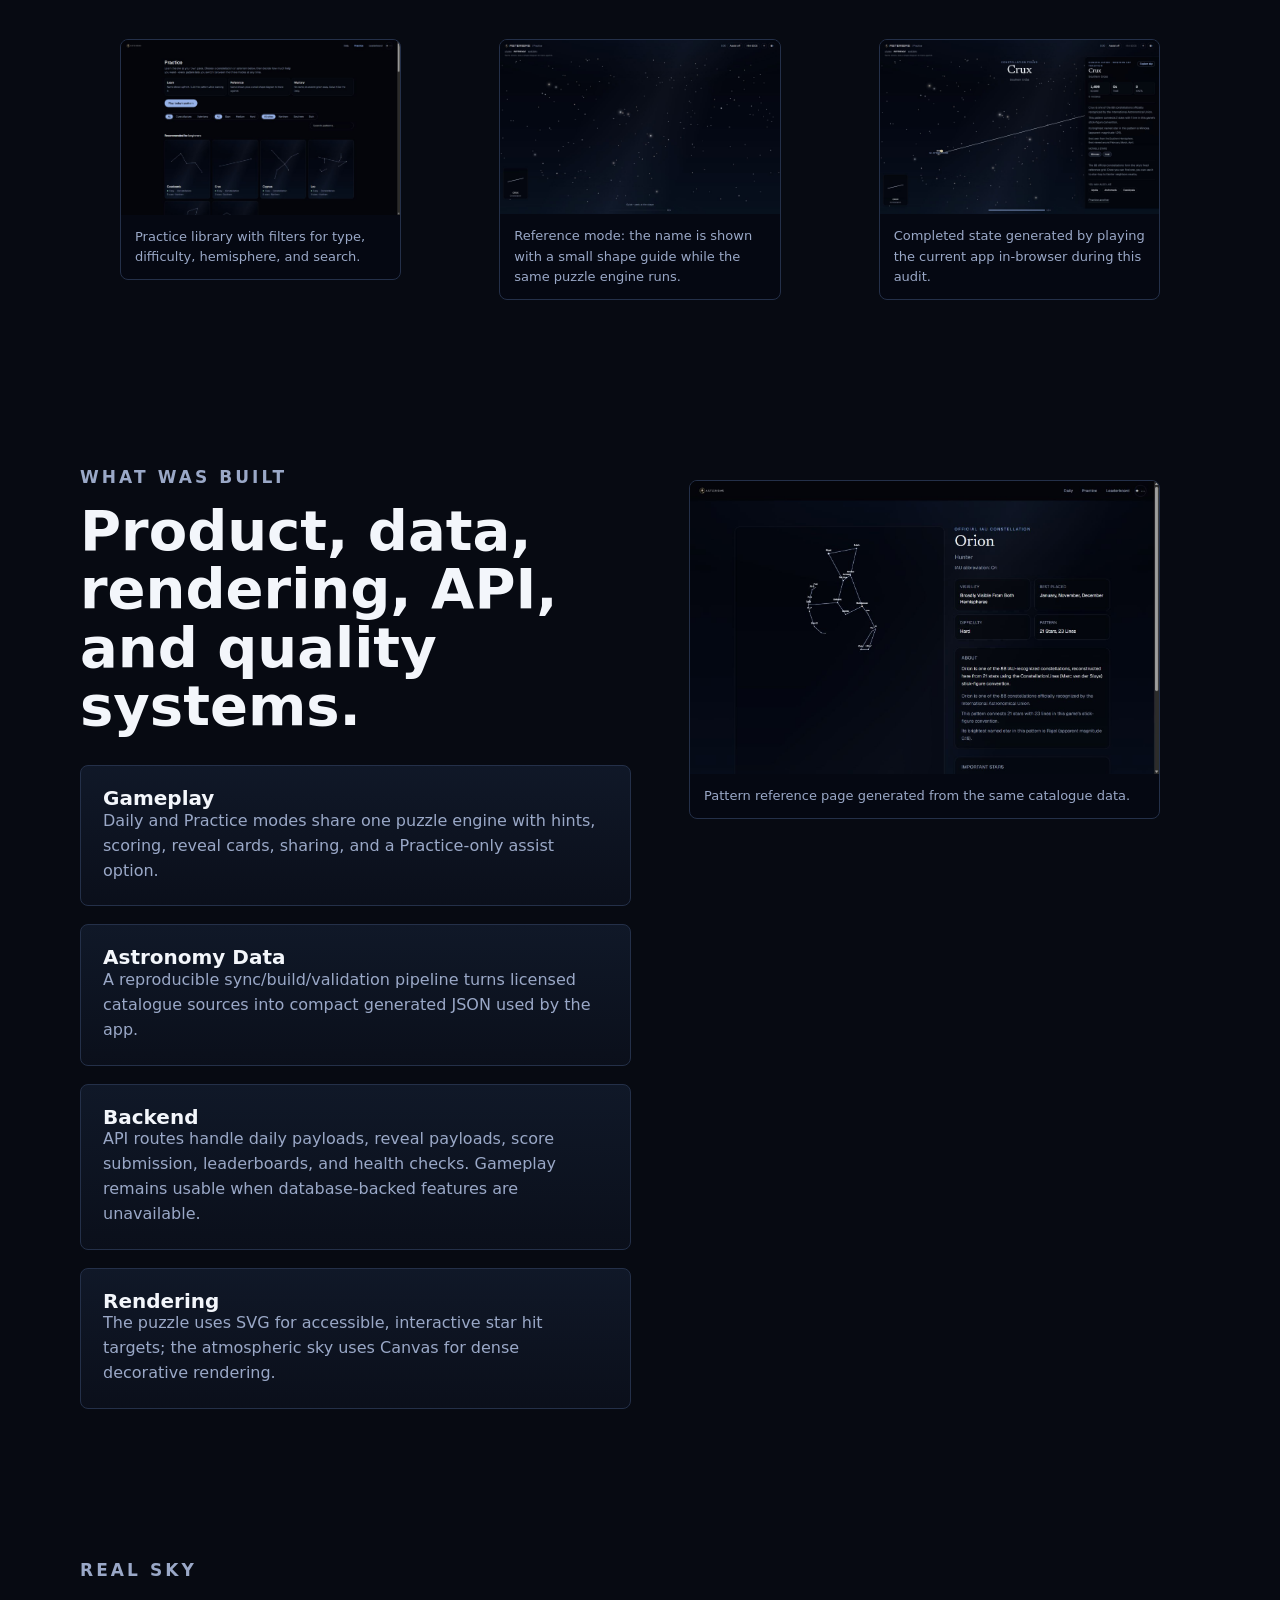
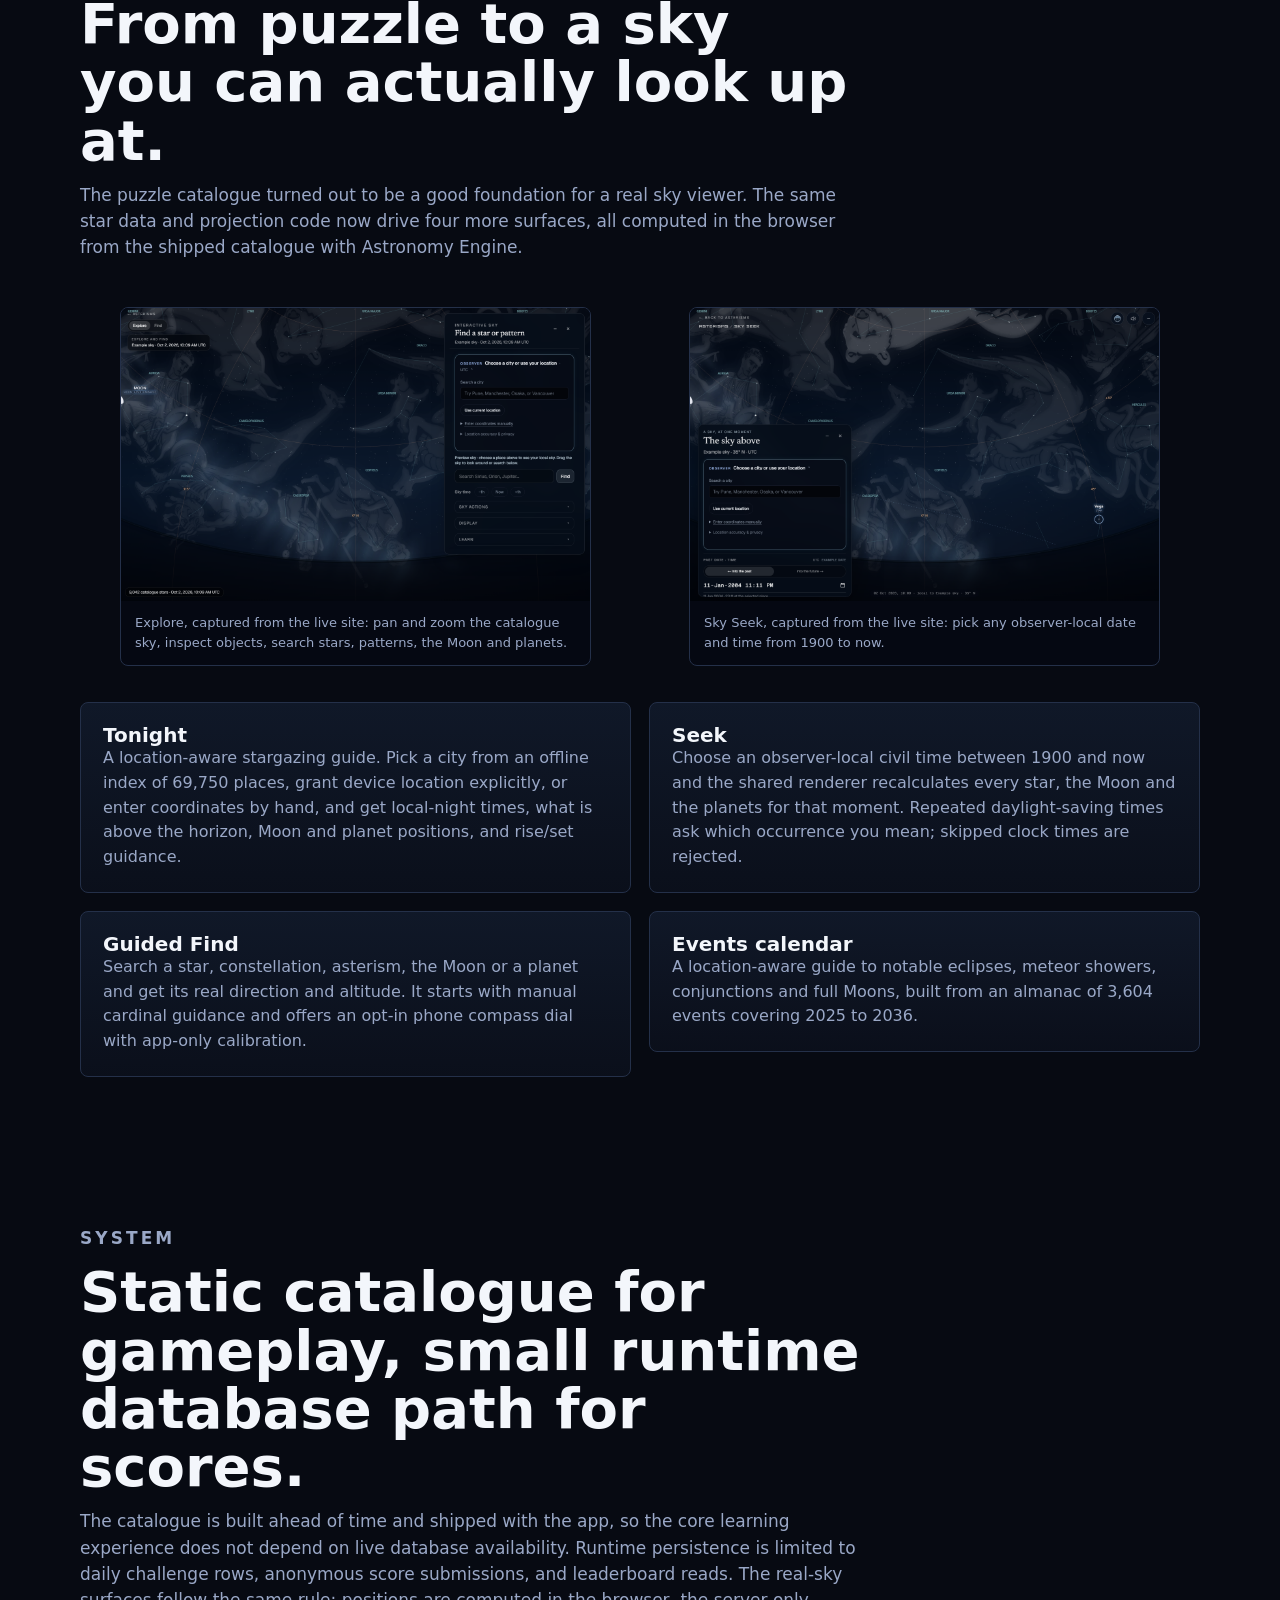
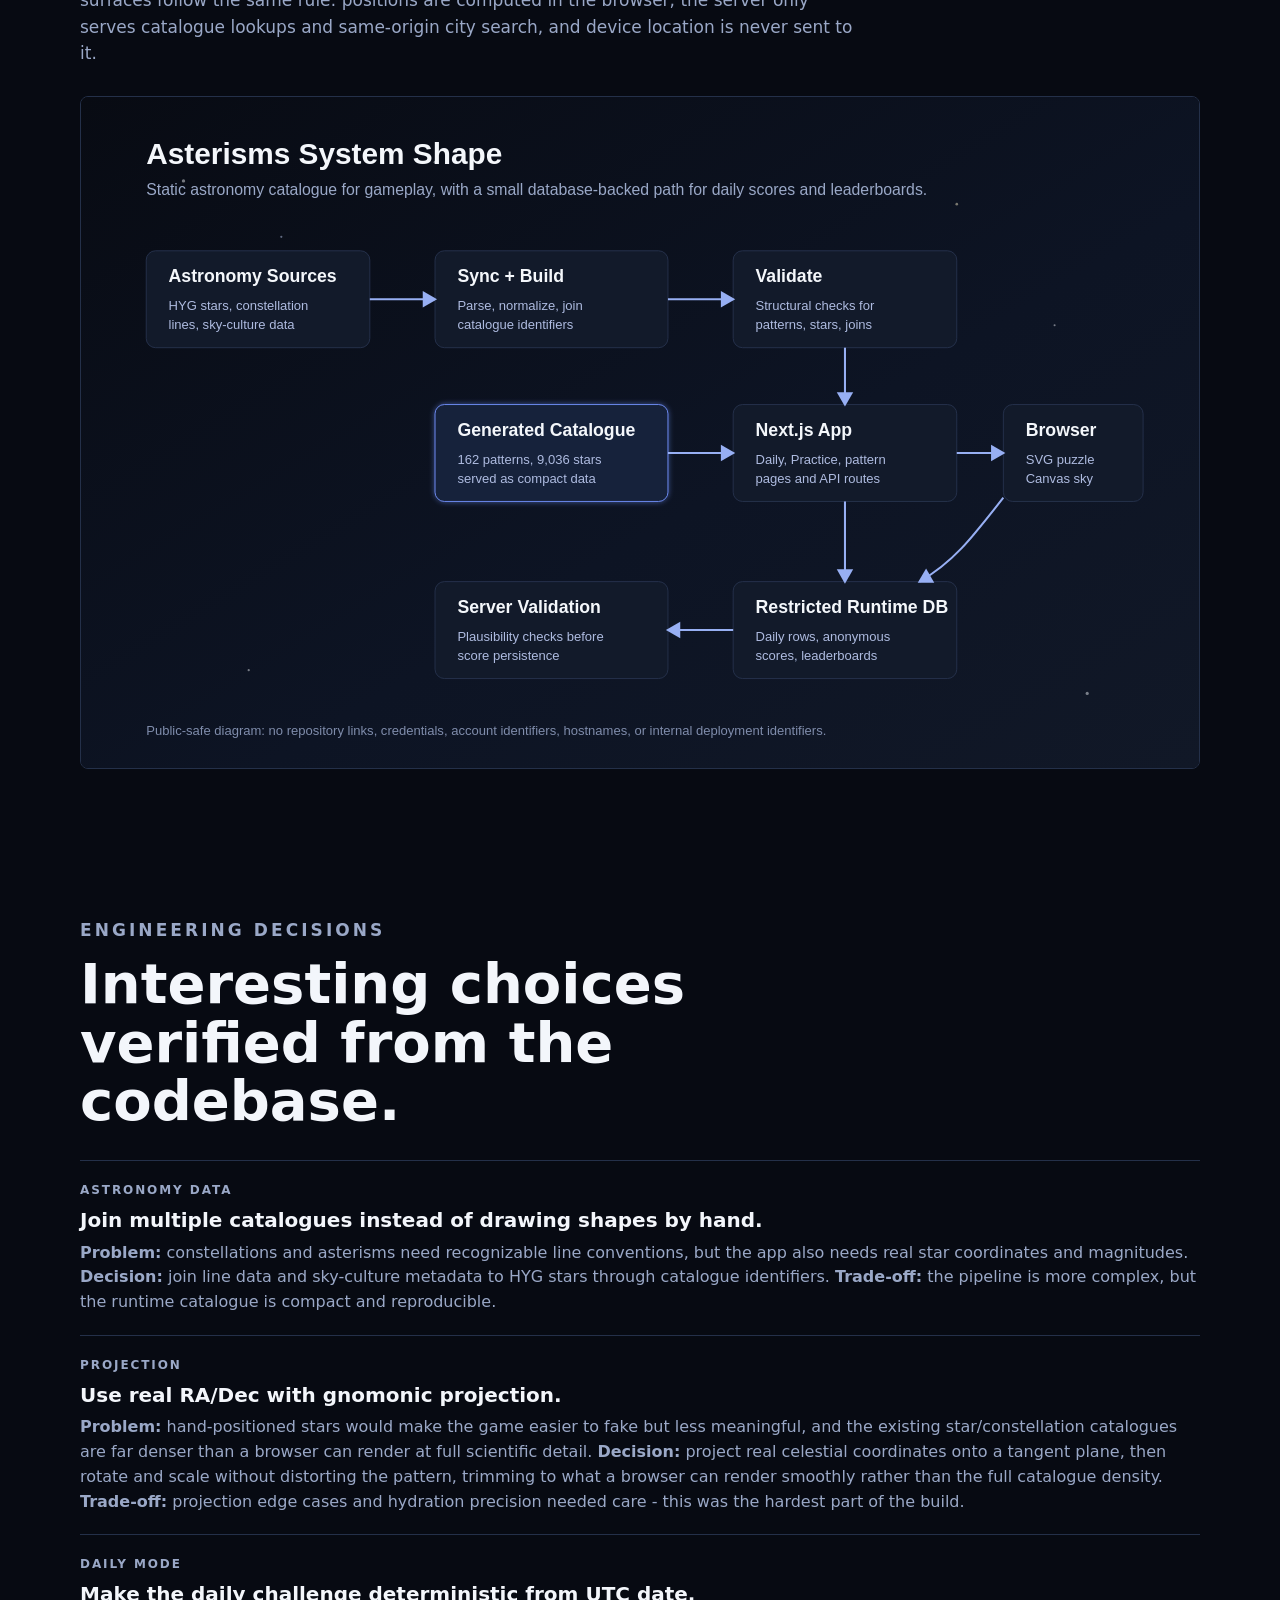
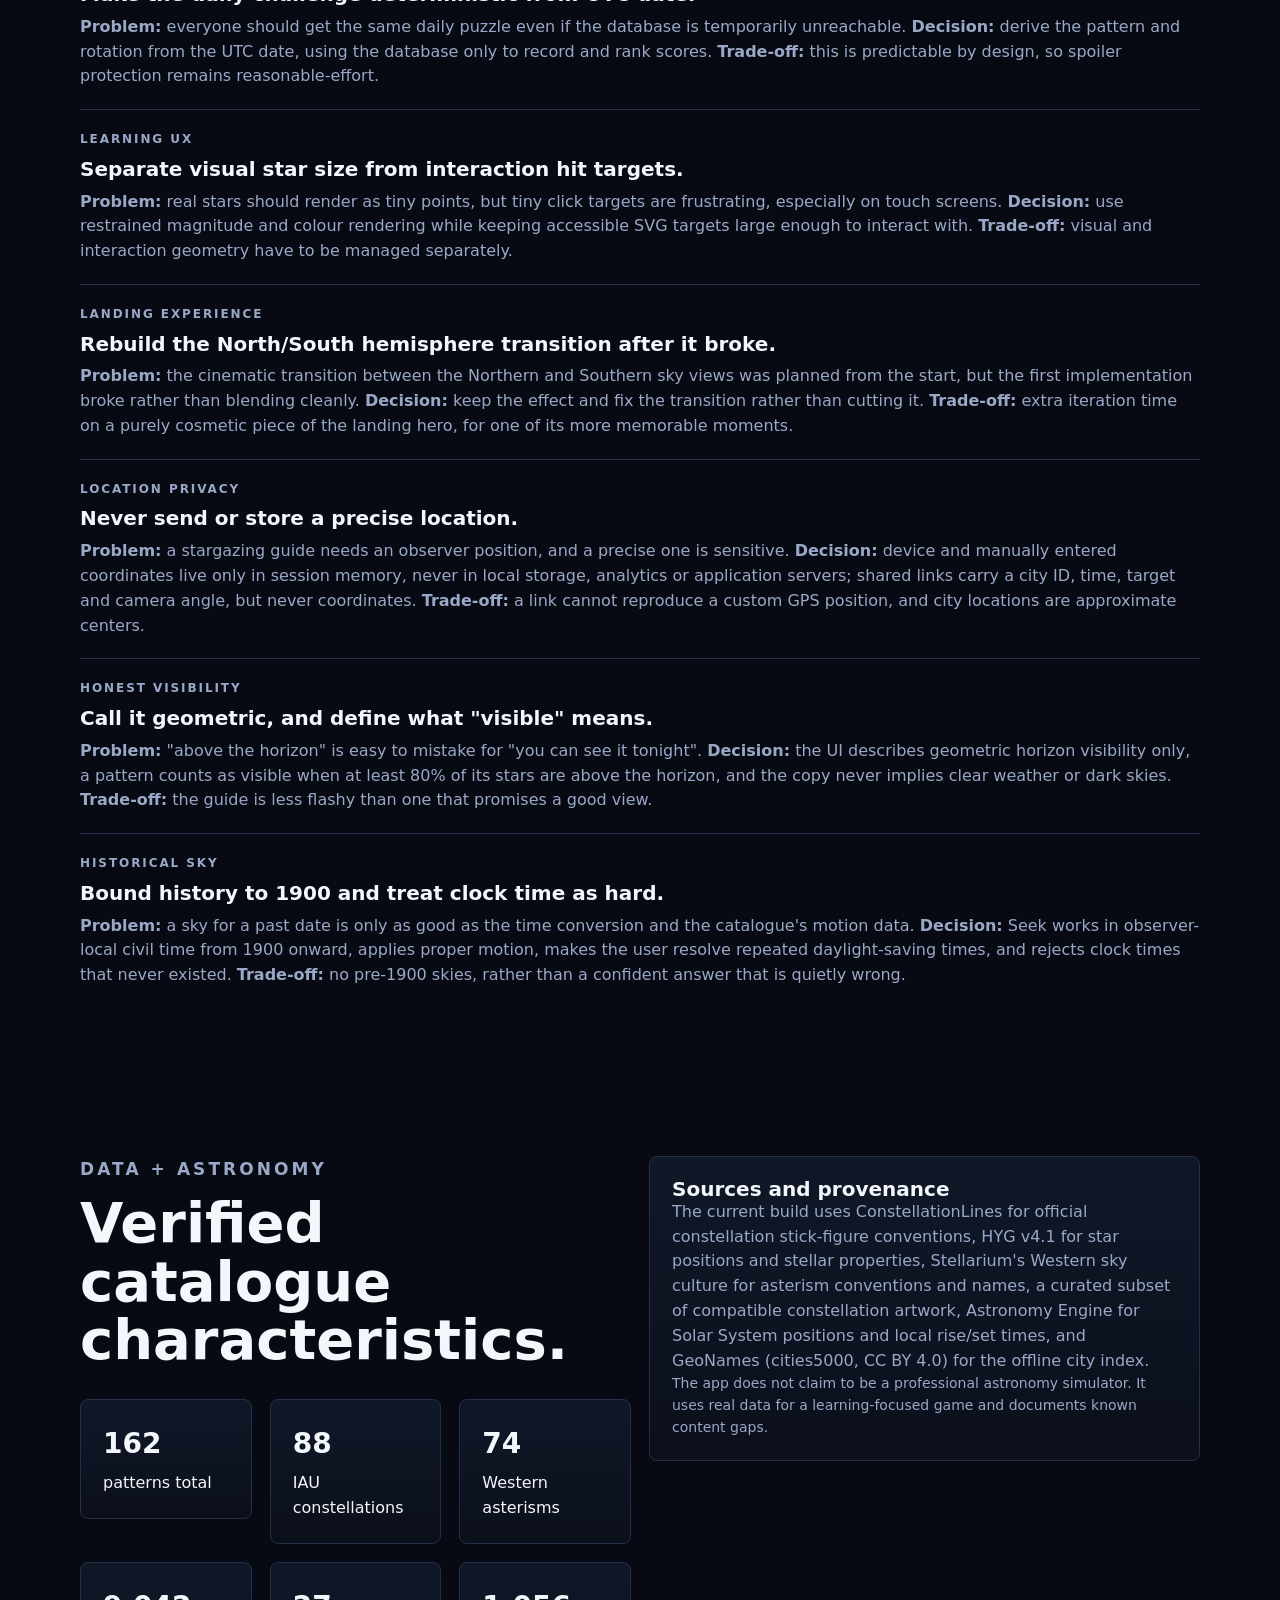
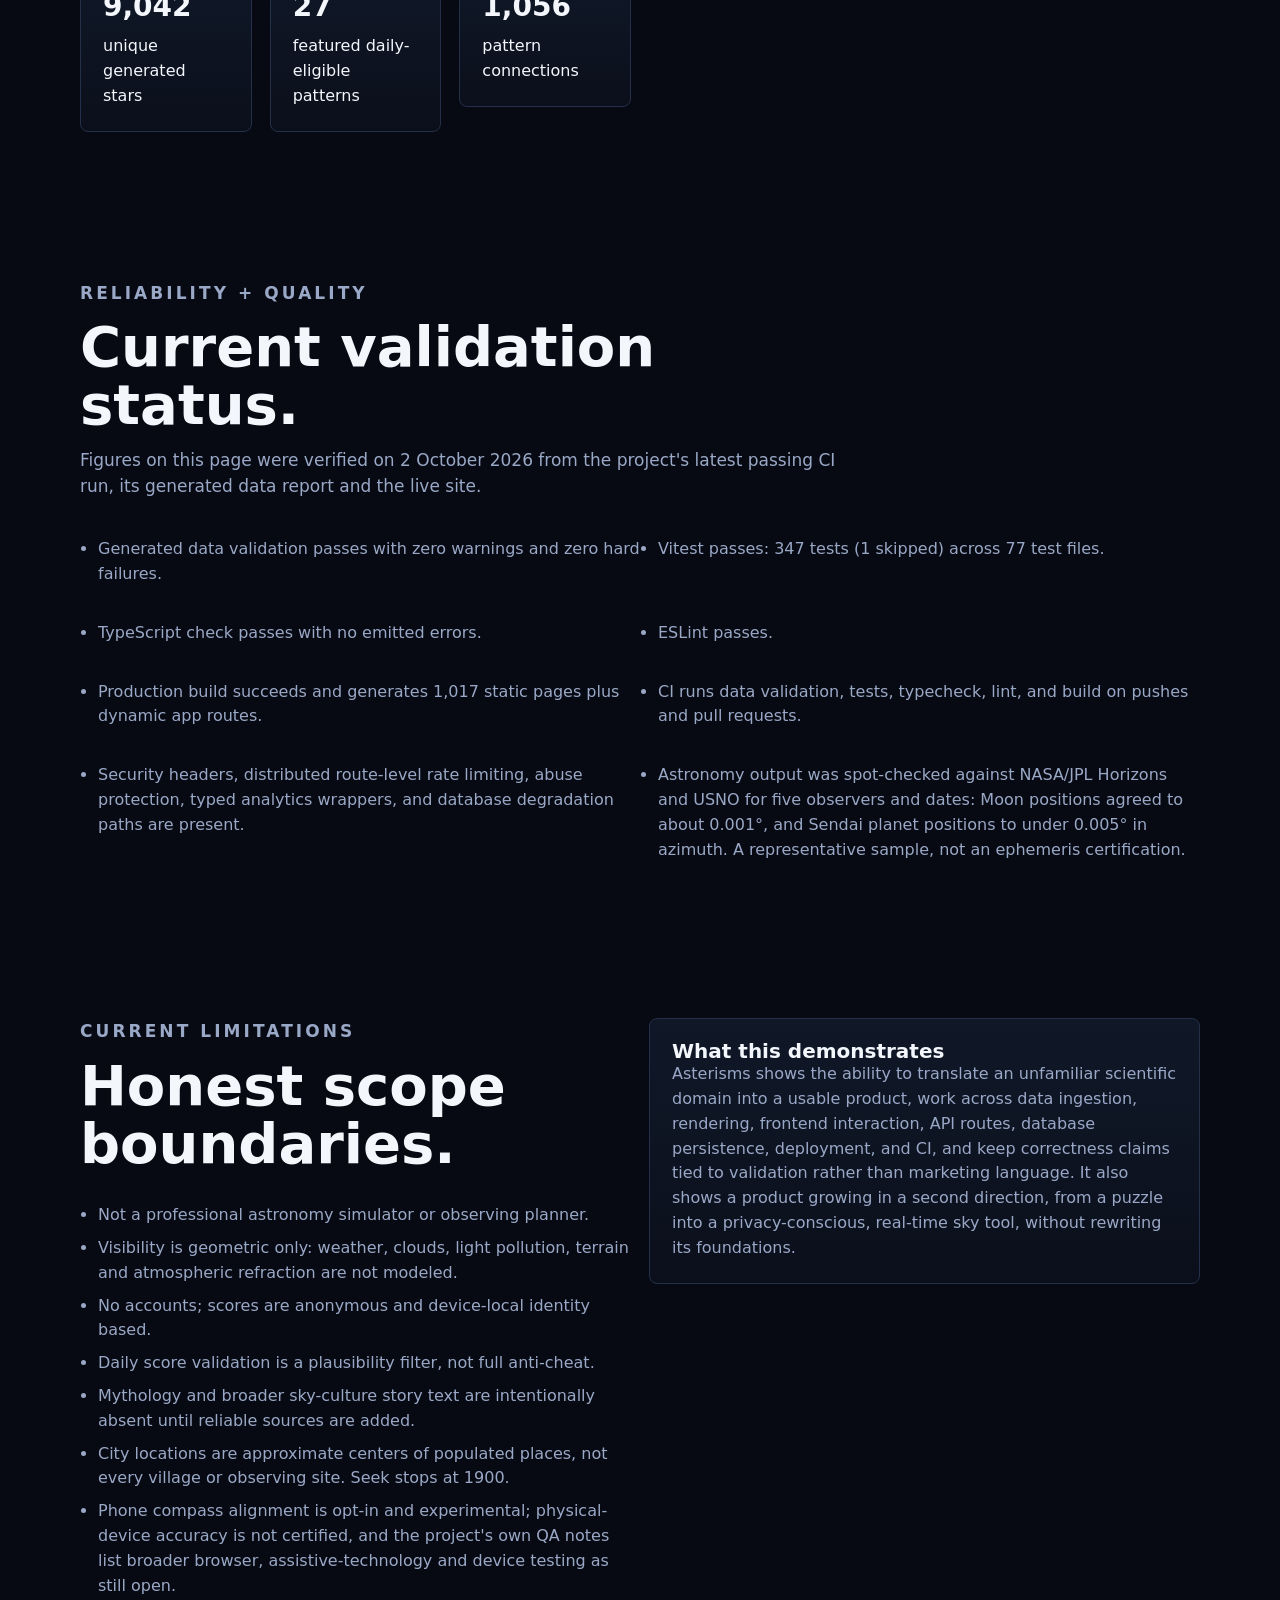
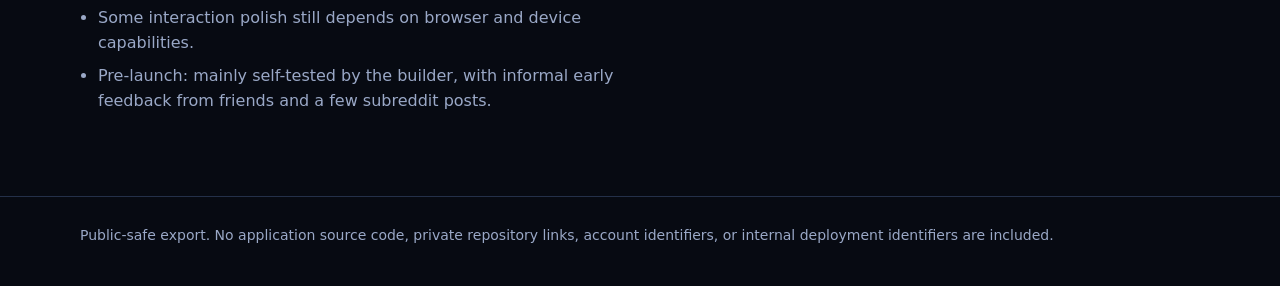
==== commit f0c14ee7: "Drop live-feed hydration; figures are dated snapshots The profile stats feed no longer carries engin" ====
--- a/index.html
+++ b/index.html
@@ -34,8 +34,8 @@
               <span class="pill">Next.js 16.3.4</span>
               <span class="pill">React 19.2.8</span>
               <span class="pill">TypeScript 5.9.3</span>
-              <span class="pill"><span data-live="asterisms.stars">9,042</span> catalogue stars</span>
-              <span class="pill"><span data-live="asterisms.tests">347</span> tests passing</span>
+              <span class="pill">9,042 catalogue stars</span>
+              <span class="pill">347 tests passing</span>
             </div>
             <div class="cta-row">
               <a class="button" href="https://asterisms.space">Live site</a>
@@ -209,10 +209,10 @@
               <h2>Verified catalogue characteristics.</h2>
             </div>
             <div class="grid three">
-              <div class="card stat"><strong data-live="asterisms.patterns">162</strong><span>patterns total</span></div>
+              <div class="card stat"><strong>162</strong><span>patterns total</span></div>
               <div class="card stat"><strong>88</strong><span>IAU constellations</span></div>
               <div class="card stat"><strong>74</strong><span>Western asterisms</span></div>
-              <div class="card stat"><strong data-live="asterisms.stars">9,042</strong><span>unique generated stars</span></div>
+              <div class="card stat"><strong>9,042</strong><span>unique generated stars</span></div>
               <div class="card stat"><strong>27</strong><span>featured daily-eligible patterns</span></div>
               <div class="card stat"><strong>1,056</strong><span>pattern connections</span></div>
             </div>
@@ -230,11 +230,11 @@
           <div class="section-head">
             <p class="eyebrow">Reliability + Quality</p>
             <h2>Current validation status.</h2>
-            <p class="note" id="live-note">Values with a dotted underline are read live from the project's CI and data pipeline when this page loads. Everything else is a snapshot verified on 2 October 2026.</p>
+            <p class="note" id="live-note">Figures on this page were verified on 2 October 2026 from the project's latest passing CI run, its generated data report and the live site.</p>
           </div>
           <ul class="quality grid two">
             <li>Generated data validation passes with zero warnings and zero hard failures.</li>
-            <li>Vitest passes: <span data-live="asterisms.tests">347</span> tests (1 skipped) across 77 test files.</li>
+            <li>Vitest passes: 347 tests (1 skipped) across 77 test files.</li>
             <li>TypeScript check passes with no emitted errors.</li>
             <li>ESLint passes.</li>
             <li>Production build succeeds and generates 1,017 static pages plus dynamic app routes.</li>
@@ -275,26 +275,5 @@
     <footer class="footer">
       <div class="wrap">Public-safe export. No application source code, private repository links, account identifiers, or internal deployment identifiers are included.</div>
     </footer>
-    <script>
-      // Hydrate [data-live] values from the profile's live stats feed. The static
-      // numbers in the HTML are the fallback if the feed is unreachable.
-      (function () {
-        var FEED = "https://raw.githubusercontent.com/mukndd/mukndd/master/stats/data.json";
-        fetch(FEED, { cache: "no-cache" })
-          .then(function (r) { return r.ok ? r.json() : Promise.reject(); })
-          .then(function (feed) {
-            document.querySelectorAll("[data-live]").forEach(function (el) {
-              var key = el.getAttribute("data-live").split(".");
-              var project = feed.projects && feed.projects[key[0]];
-              var stat = project && project.stats && project.stats[key[1]];
-              if (!stat || typeof stat.value !== "number") return;
-              el.textContent = stat.value.toLocaleString("en-US") + (stat.suffix || "");
-              el.title = (stat.status === "live" ? "Live" : "Last verified") + " \u00b7 checked " + stat.asOf;
-              el.classList.add("is-live");
-            });
-          })
-          .catch(function () {});
-      })();
-    </script>
   </body>
 </html>
--- a/styles.css
+++ b/styles.css
@@ -343,10 +343,3 @@
     grid-template-columns: 1fr;
   }
 }
-
-/* values hydrated from the live stats feed */
-[data-live].is-live {
-  text-decoration: underline dotted;
-  text-underline-offset: 4px;
-  cursor: help;
-}
